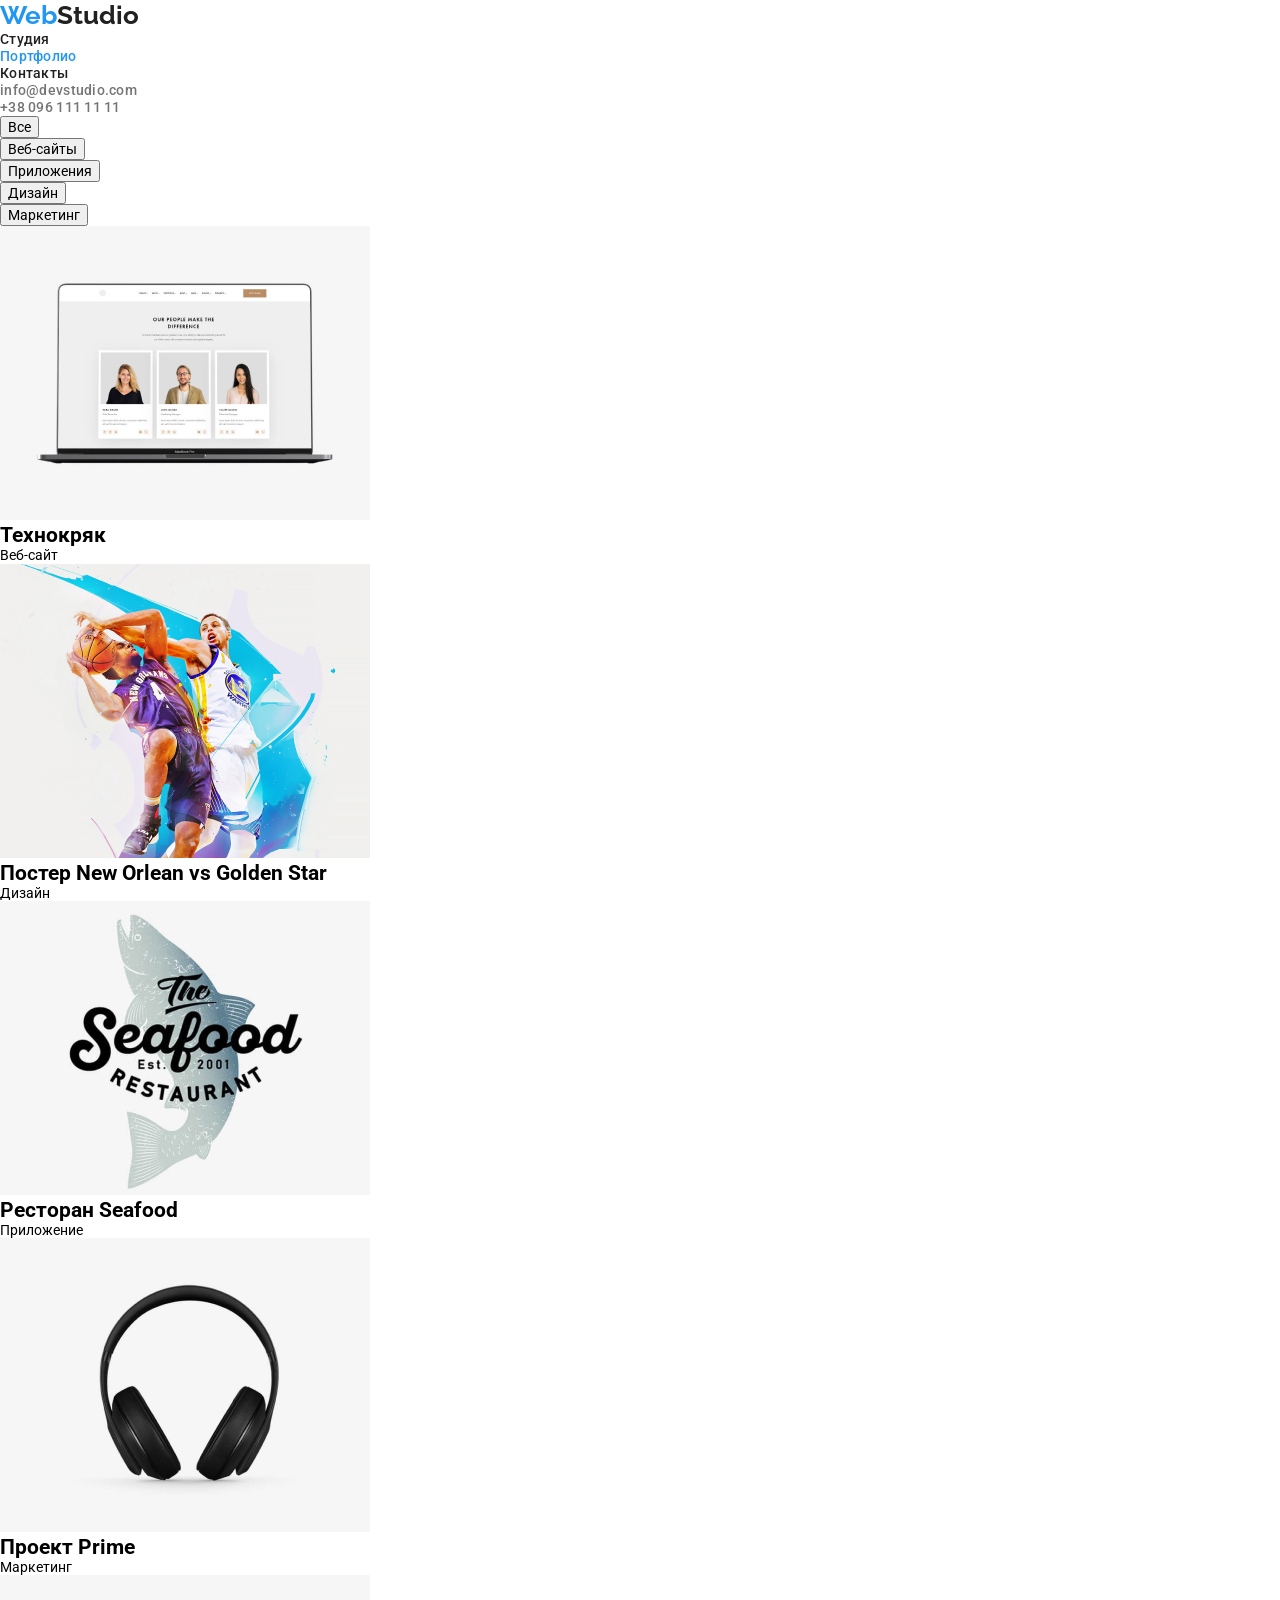
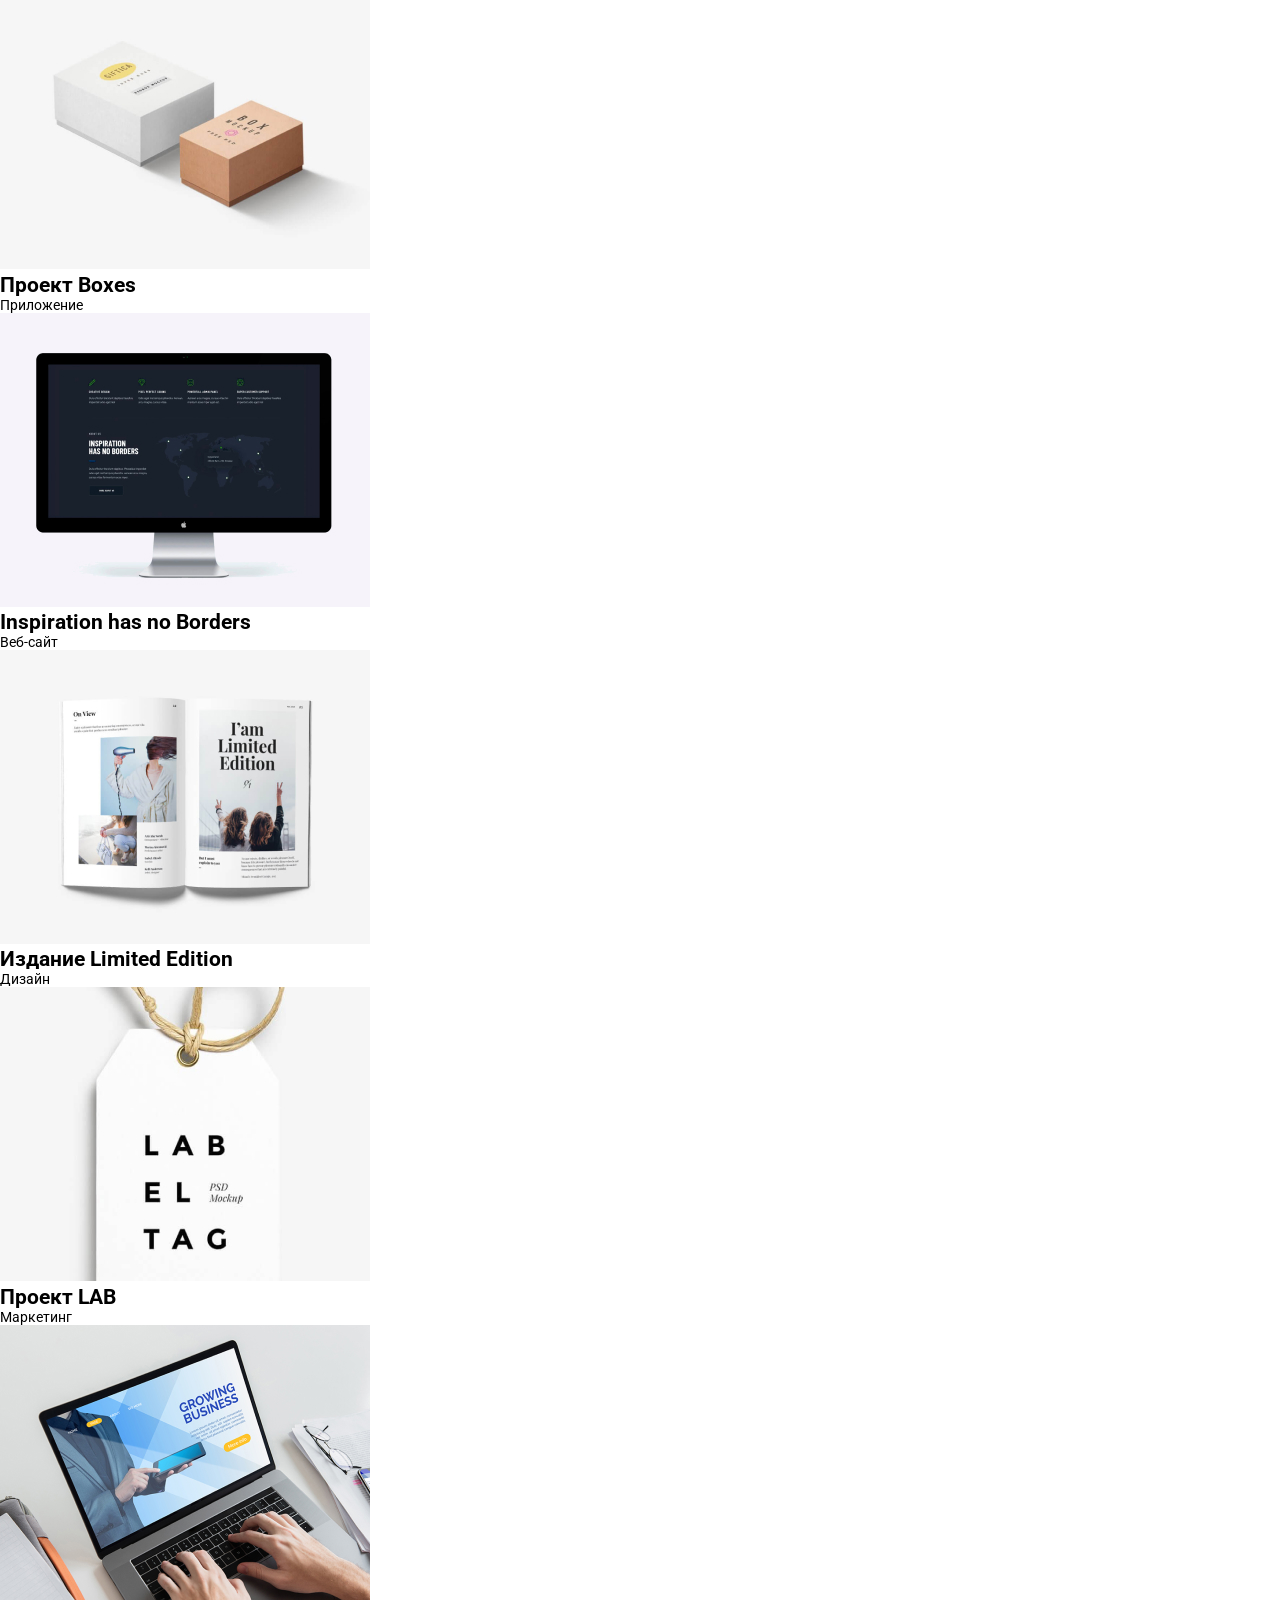
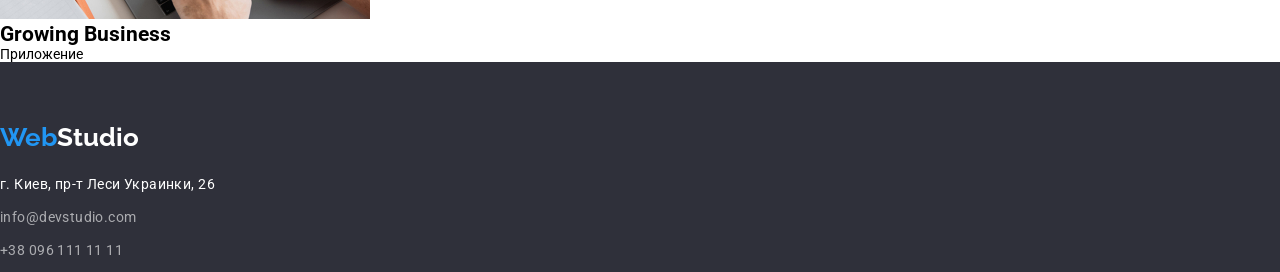
==== portfolio.html @ c67e9bf6 "Геометрія елементів" ====
<!DOCTYPE html>
<html lang="ru">
  <head>
    <meta charset="UTF-8" />
    <meta name="viewport" content="width=device-width, initial-scale=1.0" />
    <title>WebStudio</title>
    <link rel="preconnect" href="https://fonts.gstatic.com">
    <link href="https://fonts.googleapis.com/css2?family=Raleway:wght@700&family=Roboto:wght@400;500;700;900&display=swap" rel="stylesheet">
    <link rel="stylesheet" href="https://cdnjs.cloudflare.com/ajax/libs/modern-normalize/1.0.0/modern-normalize.min.css" />
    <link rel="stylesheet" href="./css/style.css" />
    <link rel="stylesheet" href="./css/main.css" />
  </head>
  <body>
    <!--Шапка-->
    <header class="header">
      <nav>
        <a class="logo" href=""><span class="logo-link">Web</span>Studio</a>
        <ul class="site-nav">
          <li><a class="link" href="./index.html">Студия</a></li>
          <li><a class="link current" href="">Портфолио</a></li>
          <li><a class="link" href="">Контакты</a></li>
        </ul>
      </nav>
      <div>
        <ul>
          <li><a class="header-contacts" href="">info@devstudio.com</a></li>
          <li><a class="header-contacts" href="">+38 096 111 11 11</a></li>
        </ul>
      </div>
    </header>

    <main>
      <section class="proekts">
        <h1 class="visually-hidden">Наши проекты</h1>
        <ul>
          <li><button class="proekts-btn" type="button">Все</button></li>
          <li><button class="proekts-btn" type="button">Веб-сайты</button></li>
          <li><button class="proekts-btn" type="button">Приложения</button></li>
          <li><button class="proekts-btn" type="button">Дизайн</button></li>
          <li><button class="proekts-btn" type="button">Маркетинг</button></li>
        </ul>
        <ul>
          <li>
            <img src="./images/portfolio/tecno.jpg" alt="Техноряк" width="370" />
            <h2 class="proekts-heading">Технокряк</h2>
            <p class="proekts-text">Веб-сайт</p>
          </li>
          <li>
            <img src="./images/portfolio/poster.jpg" alt="Постер" width="370" />
            <h2 class="proekts-heading">Постер New Orlean vs Golden Star</h2>
            <p class="proekts-text">Дизайн</p>
          </li>
          <li>
            <img src="./images/portfolio/seafood.jpg" alt="Ресторан" width="370" />
            <h2 class="proekts-heading">Ресторан Seafood</h2>
            <p class="proekts-text">Приложение</p>
          </li>
          <li>
            <img src="./images/portfolio/prime.jpg" alt="Prime" width="370" />
            <h2 class="proekts-heading">Проект Prime</h2>
            <p class="proekts-text">Маркетинг</p>
          </li>
          <li>
            <img src="./images/portfolio/boxes.jpg" alt="Boxes" width="370" />
            <h2 class="proekts-heading">Проект Boxes</h2>
            <p class="proekts-text">Приложение</p>
          </li>
          <li>
            <img src="./images/portfolio/inspiration.jpg" alt="Inspiration" width="370" />
            <h2 class="proekts-heading">Inspiration has no Borders</h2>
            <p class="proekts-text">Веб-сайт</p>
          </li>
          <li>
            <img src="./images/portfolio/limited.jpg" alt="Издание" width="370" />
            <h2 class="proekts-heading">Издание Limited Edition</h2>
            <p class="proekts-text">Дизайн</p>
          </li>
          <li>
            <img src="./images/portfolio/lab.jpg" alt="lab" width="370" />
            <h2 class="proekts-heading">Проект LAB</h2>
            <p class="proekts-text">Маркетинг</p>
          </li>
          <li>
            <img src="./images/portfolio/business.jpg" alt="Growing Business" width="370" />
            <h2 class="proekts-heading">Growing Business</h2>
            <p class="proekts-text">Приложение</p>
          </li>
        </ul>
      </section>
    </main>
    <footer class="footer">
      <!--Адресс-->
      <address class="address">
        <a class="logo logo-footer" href=""><span class="logo-link">Web</span>Studio</a>
        <ul>
          <li><a class="address-link adr" href="">г. Киев, пр-т Леси Украинки, 26</a></li>
          <li><a class="address-link post" href="">info@devstudio.com</a></li>
          <li><a class="address-link post" href="">+38 096 111 11 11</a></li>
        </ul>
      </address>
    </footer>
  </body>
</html>
---- css/style.css ----
/* --- Основа для всех страниц --- */

:root {
  --text-blue: #2196F3;
  --text-hero-white: #ffffff;
  --text-white-footer: rgba(255, 255, 255, .6);
  --text-black: #212121;
  --text-grey: #757575;
  --background-hero: #2F303A;
  --background-btn: #F5F4FA;
}

.visually-hidden {
  position: absolute;
  width: 1px;
  height: 1px;
  margin: -1px;
  border: 0;
  padding: 0;

  white-space: nowrap;
  clip-path: inset(100%);
  clip: rect(0 0 0 0);
  overflow: hidden;
}

body {
  font-family: 'Roboto', sans-serif;
  font-size: 14px;
}

a {
  text-decoration: none;
  color: var(--text-black);
  outline: none; 
}

ul {
  list-style: none;
  /* margin: 0; */
  
}

.container {
  width: 1200px;
  padding-left: 15px;
  padding-right: 15px;
  margin-left: auto;
  margin-right: auto;
  outline: 1px solid tomato;
}

h1, h2, h3, ul, p {
  margin: 0;
  padding: 0;
}
---- css/main.css ----
/* --- ГЛАВНАЯ СТРАНИЦА --- */

/* --- Шапка--- */

.header-page {

}

.logo {
  font-style: normal;
  font-family: 'Raleway', sans-serif;
  font-weight: 700;
  font-size: 26px;
  line-height: 1.19;
  
}

.logo-link{
  color: var(--text-blue);
}

.link {
  font-weight: 500;
  line-height: 1.14;
  letter-spacing: 0.02em;
}

.link:hover,
.link:focus {
  color: var(--text-blue);
}

.site-nav .link.current {
  color: var(--text-blue);
}

.header-contacts {
  font-weight: 500;
  line-height: 1.14;
  letter-spacing: 0.02em;
  color: var(--text-grey);
}

.header-contacts:hover,
.header-contacts:focus {
  color: var(--text-blue);
}

/* --- Баннер --- */

.hero {
  background-color: var(--background-hero);
  text-align: center;
  
}

.hero-text {
  margin-bottom: 30px;
  color: var(--text-hero-white);
  font-weight: 900;
  font-size: 44px;
  line-height: 1.36;
  letter-spacing: 0.06em;
  text-transform: uppercase;
}

.hero-btn {
  display: inline-block;
  min-width: 200px;
  padding: 10px 32px;
  border-radius: 4px;
  color: var(--text-hero-white);
  background-color: var(--text-blue);
  font-weight: 700;
  font-size: 16px;
  text-align: center;
  line-height: 1.87;
  letter-spacing: 0.06em;
}

/* --- Особенности --- */

.features {
  padding-top: 89px;
  margin-bottom: 91px;

}

.features-heading {
  max-width: 270px;
  padding-bottom: 10px;
  font-weight: 700;
  font-size: 14px;
  line-height: 1.14;
  letter-spacing: 0.03em;
  text-transform: uppercase;
}

.features-text {
  max-width: 270px;
  font-weight: 400;
  line-height: 1.71;
  letter-spacing: 0.03em;
  color: var(--text-grey);
}

/* --- Чем мы занимаемся --- */

.work {
  padding-bottom: 94px;
}

.heading-main {
  padding-bottom: 50px;
  font-weight: 700;
  font-size: 36px;
  line-height: 1.17;
  text-align: center;
  letter-spacing: 0.03em;
  color: var(--text-black);
}

/* --- Наша команда --- */

.family {
  padding-top: 94px;
  padding-bottom: 94px;
}


.family-image {
  max-width: 270px;
  display: inline-block;
  padding-bottom: 30px;
}

.family-name {
  max-width: 270px;
  padding-bottom: 10px;
  font-weight: 500;
  font-size: 16px;
  line-height: 1.19;
  text-align: center;
  letter-spacing: 0.03em;
  color: var(--text-black);
}

.family-proffesion {
  max-width: 270px;
  padding-bottom: 30px;
  font-weight: 400;
  font-size: 16px;
  line-height: 1.19;
  text-align: center;
  letter-spacing: 0.03em;
  color: var(--text-grey);
}

/* --- Футер --- */

/* --- Адресс --- */

.footer {
  background-color: var(--background-hero);
  padding-top: 60px;
}

.logo-footer {
  display: inline-block;
  color: var(--text-hero-white);
  padding-bottom: 20px;
}

.address-link {
  padding-bottom: 9px;
  display: inline-block;
  font-style: normal;
  font-weight: normal;
  font-size: 14px;
  line-height: 1.71;
  letter-spacing: 0.03em;
  color: var(--text-hero-white);
  
}

.post {
  color: var(--text-white-footer);
}

.address-link:hover,
.address-link:focus {
  color: var(--text-blue);
}
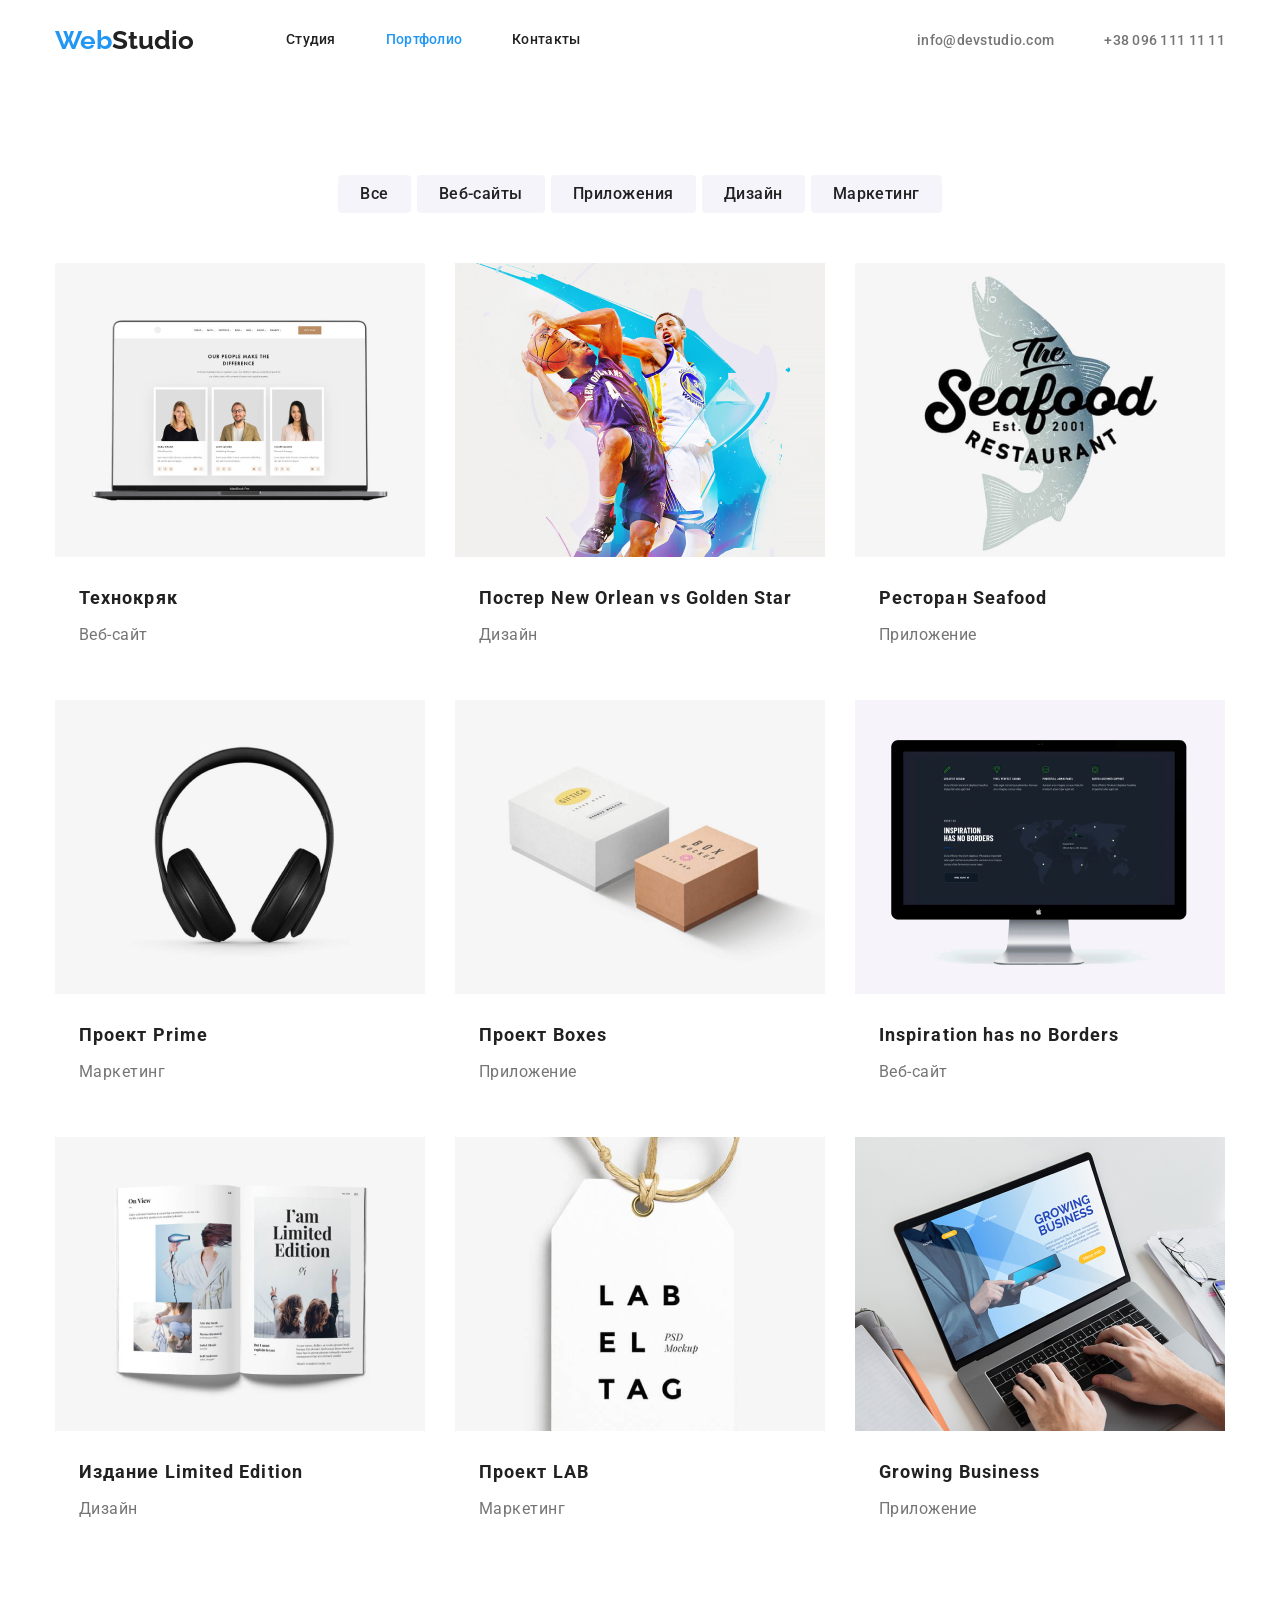
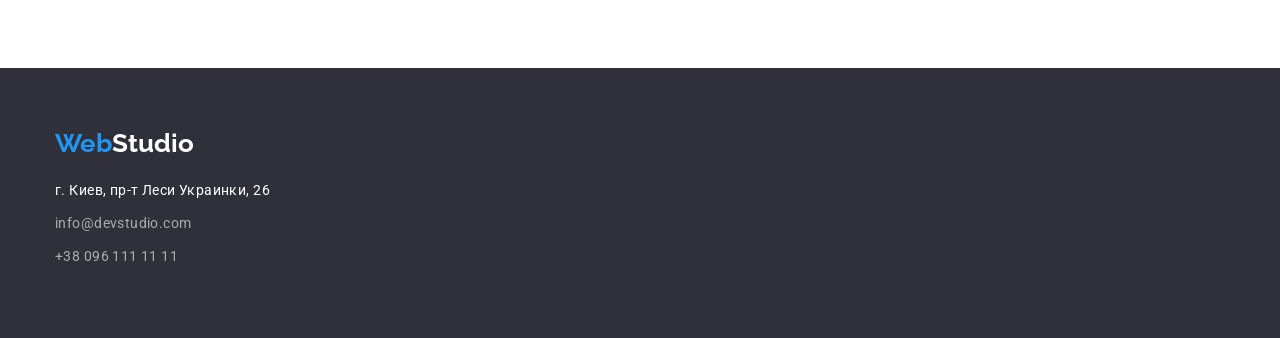
==== commit d9cdb750: "Доробив портфоліо і секції prroekts, family" ====
--- a/portfolio.html
+++ b/portfolio.html
@@ -9,95 +9,100 @@
     <link rel="stylesheet" href="https://cdnjs.cloudflare.com/ajax/libs/modern-normalize/1.0.0/modern-normalize.min.css" />
     <link rel="stylesheet" href="./css/style.css" />
     <link rel="stylesheet" href="./css/main.css" />
+    <link rel="stylesheet" href="./css/portfolio.css" />
   </head>
   <body>
     <!--Шапка-->
-    <header class="header">
-      <nav>
+    <header class="header-page">
+      <div class="container header-content">
+        <nav class="header-nav">
         <a class="logo" href=""><span class="logo-link">Web</span>Studio</a>
-        <ul class="site-nav">
-          <li><a class="link" href="./index.html">Студия</a></li>
-          <li><a class="link current" href="">Портфолио</a></li>
-          <li><a class="link" href="">Контакты</a></li>
+        <ul class="list-nav">
+          <li class="item-nav"><a class="link" href="./index.html">Студия</a></li>
+          <li class="item-nav"><a class="link current" href="">Портфолио</a></li>
+          <li class="item-nav"><a class="link" href="">Контакты</a></li>
         </ul>
       </nav>
-      <div>
-        <ul>
-          <li><a class="header-contacts" href="">info@devstudio.com</a></li>
-          <li><a class="header-contacts" href="">+38 096 111 11 11</a></li>
+        <ul class="header-ul">
+          <li class="header-cont"><a class="header-contacts" href="">info@devstudio.com</a></li>
+          <li class="header-cont"><a class="header-contacts" href="">+38 096 111 11 11</a></li>
         </ul>
       </div>
     </header>
 
     <main>
       <section class="proekts">
-        <h1 class="visually-hidden">Наши проекты</h1>
-        <ul>
-          <li><button class="proekts-btn" type="button">Все</button></li>
-          <li><button class="proekts-btn" type="button">Веб-сайты</button></li>
-          <li><button class="proekts-btn" type="button">Приложения</button></li>
-          <li><button class="proekts-btn" type="button">Дизайн</button></li>
-          <li><button class="proekts-btn" type="button">Маркетинг</button></li>
+        <div class="container">
+          <h1 class="visually-hidden">Наши проекты</h1>
+        <ul class="list-btn">
+          <li class="item-btn"><button class="proekts-btn" type="button">Все</button></li>
+          <li class="item-btn"><button class="proekts-btn" type="button">Веб-сайты</button></li>
+          <li class="item-btn"><button class="proekts-btn" type="button">Приложения</button></li>
+          <li class="item-btn"><button class="proekts-btn" type="button">Дизайн</button></li>
+          <li class="item-btn"><button class="proekts-btn" type="button">Маркетинг</button></li>
         </ul>
-        <ul>
-          <li>
+        <ul class="proects-list">
+          <li class="proekts-item">
             <img src="./images/portfolio/tecno.jpg" alt="Техноряк" width="370" />
             <h2 class="proekts-heading">Технокряк</h2>
             <p class="proekts-text">Веб-сайт</p>
           </li>
-          <li>
+          <li class="proekts-item">
             <img src="./images/portfolio/poster.jpg" alt="Постер" width="370" />
             <h2 class="proekts-heading">Постер New Orlean vs Golden Star</h2>
             <p class="proekts-text">Дизайн</p>
           </li>
-          <li>
+          <li class="proekts-item">
             <img src="./images/portfolio/seafood.jpg" alt="Ресторан" width="370" />
             <h2 class="proekts-heading">Ресторан Seafood</h2>
             <p class="proekts-text">Приложение</p>
           </li>
-          <li>
+          <li class="proekts-item">
             <img src="./images/portfolio/prime.jpg" alt="Prime" width="370" />
             <h2 class="proekts-heading">Проект Prime</h2>
             <p class="proekts-text">Маркетинг</p>
           </li>
-          <li>
+          <li class="proekts-item">
             <img src="./images/portfolio/boxes.jpg" alt="Boxes" width="370" />
             <h2 class="proekts-heading">Проект Boxes</h2>
             <p class="proekts-text">Приложение</p>
           </li>
-          <li>
+          <li class="proekts-item">
             <img src="./images/portfolio/inspiration.jpg" alt="Inspiration" width="370" />
             <h2 class="proekts-heading">Inspiration has no Borders</h2>
             <p class="proekts-text">Веб-сайт</p>
           </li>
-          <li>
+          <li class="proekts-item">
             <img src="./images/portfolio/limited.jpg" alt="Издание" width="370" />
             <h2 class="proekts-heading">Издание Limited Edition</h2>
             <p class="proekts-text">Дизайн</p>
           </li>
-          <li>
+          <li class="proekts-item">
             <img src="./images/portfolio/lab.jpg" alt="lab" width="370" />
             <h2 class="proekts-heading">Проект LAB</h2>
             <p class="proekts-text">Маркетинг</p>
           </li>
-          <li>
+          <li class="proekts-item">
             <img src="./images/portfolio/business.jpg" alt="Growing Business" width="370" />
             <h2 class="proekts-heading">Growing Business</h2>
             <p class="proekts-text">Приложение</p>
           </li>
         </ul>
+        </div>
       </section>
     </main>
-    <footer class="footer">
+   <footer class="footer">
       <!--Адресс-->
-      <address class="address">
-        <a class="logo logo-footer" href=""><span class="logo-link">Web</span>Studio</a>
-        <ul>
-          <li><a class="address-link adr" href="">г. Киев, пр-т Леси Украинки, 26</a></li>
-          <li><a class="address-link post" href="">info@devstudio.com</a></li>
-          <li><a class="address-link post" href="">+38 096 111 11 11</a></li>
-        </ul>
-      </address>
+      <div class="container">
+        <address class="address">
+          <a class="logo logo-footer" href=""><span class="logo-link">Web</span>Studio</a>
+          <ul>
+            <li><a class="address-link adr" href="">г. Киев, пр-т Леси Украинки, 26</a></li>
+            <li><a class="address-link post" href="">info@devstudio.com</a></li>
+            <li><a class="address-link post" href="">+38 096 111 11 11</a></li>
+          </ul>
+        </address>
+      </div>
     </footer>
   </body>
 </html>
--- a/css/style.css
+++ b/css/style.css
@@ -37,8 +37,6 @@
 
 ul {
   list-style: none;
-  /* margin: 0; */
-  
 }
 
 .container {
@@ -47,7 +45,7 @@
   padding-right: 15px;
   margin-left: auto;
   margin-right: auto;
-  outline: 1px solid tomato;
+  /* outline: 1px solid tomato; */
 }
 
 h1, h2, h3, ul, p {
--- a/css/main.css
+++ b/css/main.css
@@ -2,8 +2,14 @@
 
 /* --- Шапка--- */
 
-.header-page {
-
+.header-page,
+.header-content,
+.header-nav,
+.header-ul,
+.list-nav {
+  display: flex;
+  justify-content: space-between;
+  align-items: center;
 }
 
 .logo {
@@ -19,10 +25,19 @@
   color: var(--text-blue);
 }
 
-.link {
+.list-nav {
+  margin-left: 92px;
+} 
+
+.item-nav {
   font-weight: 500;
   line-height: 1.14;
   letter-spacing: 0.02em;
+  padding-right: 50px;
+}
+
+.item-nav:last-child {
+  padding-right: 0;
 }
 
 .link:hover,
@@ -30,8 +45,12 @@
   color: var(--text-blue);
 }
 
-.site-nav .link.current {
-  color: var(--text-blue);
+.list-nav .link.current {
+  color: var(--text-blue);
+}
+
+.header-ul{
+  margin: 32px 0;
 }
 
 .header-contacts {
@@ -41,6 +60,14 @@
   color: var(--text-grey);
 }
 
+.header-cont {
+  padding-right: 50px;
+}
+
+.header-cont:last-child {
+  padding-right: 0;
+} 
+
 .header-contacts:hover,
 .header-contacts:focus {
   color: var(--text-blue);
@@ -78,12 +105,30 @@
   letter-spacing: 0.06em;
 }
 
+.hero .container {
+  max-width: 696px;
+}
+
 /* --- Особенности --- */
 
 .features {
+  display: flex;
   padding-top: 89px;
-  margin-bottom: 91px;
-
+  padding-bottom: 91px;
+
+}
+
+.features-list {
+  display: flex;
+  justify-content: space-between;
+}
+
+.features-item {
+  padding-right: 30px;
+}
+
+.features-item:last-child {
+  padding-right: 0px;
 }
 
 .features-heading {
@@ -108,6 +153,7 @@
 
 .work {
   padding-bottom: 94px;
+  
 }
 
 .heading-main {
@@ -120,7 +166,34 @@
   color: var(--text-black);
 }
 
+.work-list {
+  display: flex;
+  justify-content: space-between;
+}
+
+.work-item {
+  padding-right: 30px;
+}
+
+.work-list:last-child {
+  padding-right: 0;
+}
+
 /* --- Наша команда --- */
+
+.family,
+.family-list {
+  display: flex;
+}
+
+.family-item {
+  display: inline-block;
+  padding-right: 30px;
+}
+
+.family-item:last-child {
+  padding-right: 0;
+}
 
 .family {
   padding-top: 94px;
@@ -162,7 +235,7 @@
 
 .footer {
   background-color: var(--background-hero);
-  padding-top: 60px;
+  padding: 60px 0;
 }
 
 .logo-footer {
--- a/css/portfolio.css
+++ b/css/portfolio.css
@@ -0,0 +1,71 @@
+/* --- Наши проекты */
+
+.proekts {
+  padding: 94px 0;
+}
+
+.list-btn {
+  display: flex;
+  justify-content: center;
+  padding-bottom: 50px;
+}
+
+.item-btn {
+  padding-right: 6px;
+}
+
+.item-btn:last-child {
+  padding-right: 0;
+}
+
+.proekts-btn {
+  padding: 6px 22px;
+  border: none;
+  border-radius: 4px;
+  font-weight: 500;
+  font-size: 16px;
+  line-height: 1.62;
+  text-align: center;
+  letter-spacing: 0.03em;
+  color: var(--text-black);
+  background: var(--background-btn);
+}
+
+.proekts-btn:hover,
+.proekts-btn:focus {
+  color: var(--text-hero-white);
+  background: var(--text-blue);
+}
+
+.proects-list {
+  display: flex;
+  flex-wrap: wrap;
+}
+
+.proekts-item {
+  padding-right: 30px;
+  padding-bottom: 30px;
+}
+
+.proekts-item:nth-child(3n+3) {
+  padding-right: 0;
+}
+
+.proekts-heading {
+  padding: 20px 24px 4px 24px;
+  font-weight: 700;
+  font-size: 18px;
+  line-height: 2;
+  letter-spacing: 0.06em;
+  color: var(--text-black);
+}
+
+.proekts-text {
+  padding: 0 24px 20px 24px;
+  padding-left: 24px;
+  font-weight: normal;
+  font-size: 16px;
+  line-height: 1.87;
+  letter-spacing: 0.03em;
+  color: var(--text-grey);
+}
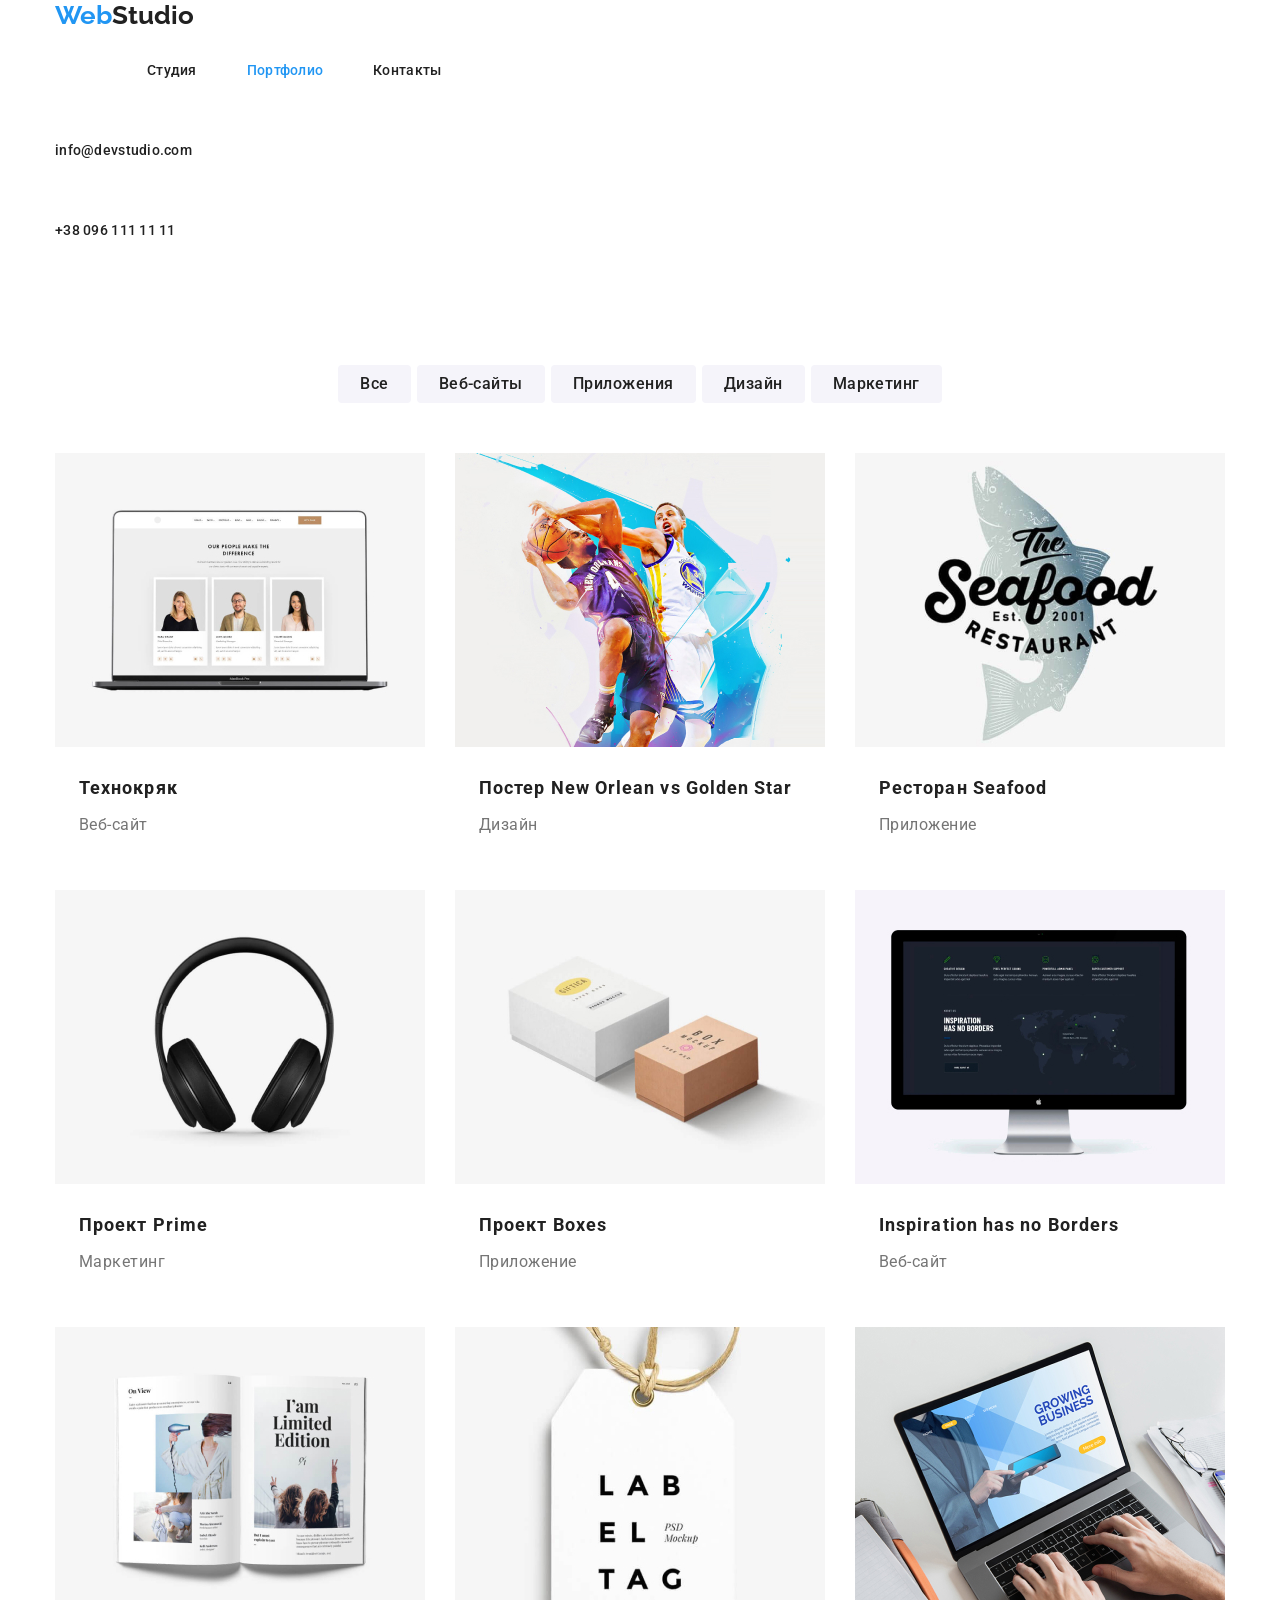
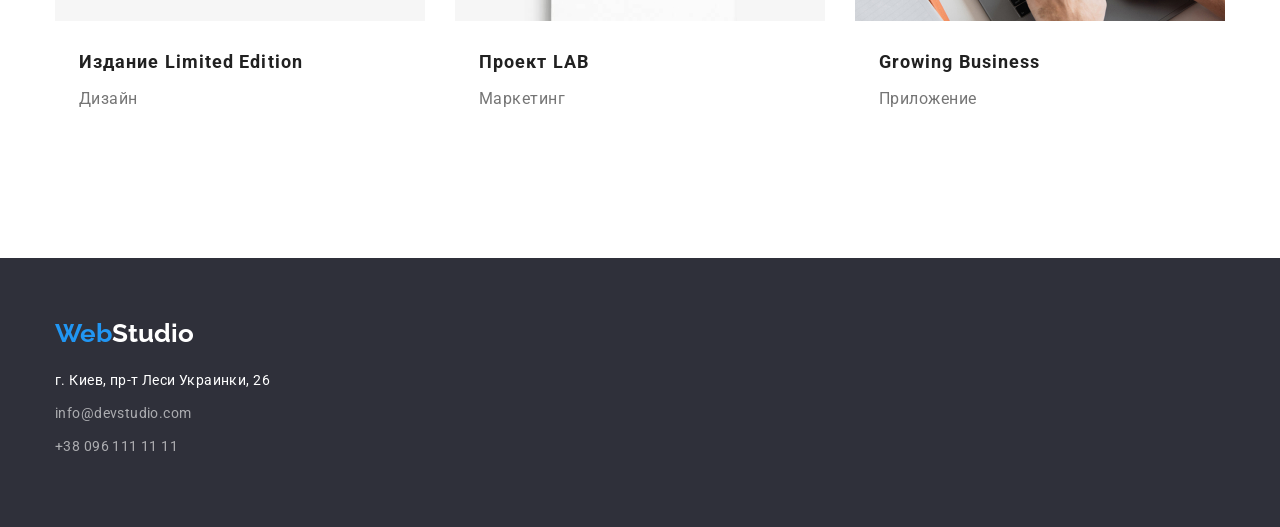
==== commit 29f4a97b: "в роботі хедер переробляння" ====
--- a/portfolio.html
+++ b/portfolio.html
@@ -4,9 +4,15 @@
     <meta charset="UTF-8" />
     <meta name="viewport" content="width=device-width, initial-scale=1.0" />
     <title>WebStudio</title>
-    <link rel="preconnect" href="https://fonts.gstatic.com">
-    <link href="https://fonts.googleapis.com/css2?family=Raleway:wght@700&family=Roboto:wght@400;500;700;900&display=swap" rel="stylesheet">
-    <link rel="stylesheet" href="https://cdnjs.cloudflare.com/ajax/libs/modern-normalize/1.0.0/modern-normalize.min.css" />
+    <link rel="preconnect" href="https://fonts.gstatic.com" />
+    <link
+      href="https://fonts.googleapis.com/css2?family=Raleway:wght@700&family=Roboto:wght@400;500;700;900&display=swap"
+      rel="stylesheet"
+    />
+    <link
+      rel="stylesheet"
+      href="https://cdnjs.cloudflare.com/ajax/libs/modern-normalize/1.0.0/modern-normalize.min.css"
+    />
     <link rel="stylesheet" href="./css/style.css" />
     <link rel="stylesheet" href="./css/main.css" />
     <link rel="stylesheet" href="./css/portfolio.css" />
@@ -16,16 +22,24 @@
     <header class="header-page">
       <div class="container header-content">
         <nav class="header-nav">
-        <a class="logo" href=""><span class="logo-link">Web</span>Studio</a>
-        <ul class="list-nav">
-          <li class="item-nav"><a class="link" href="./index.html">Студия</a></li>
-          <li class="item-nav"><a class="link current" href="">Портфолио</a></li>
-          <li class="item-nav"><a class="link" href="">Контакты</a></li>
-        </ul>
-      </nav>
+          <a class="logo" href=""><span class="logo-link">Web</span>Studio</a>
+          <ul class="list-nav">
+            <li class="item-nav">
+              <a class="link" href="./index.html">Студия</a>
+            </li>
+            <li class="item-nav">
+              <a class="link current" href="">Портфолио</a>
+            </li>
+            <li class="item-nav"><a class="link" href="">Контакты</a></li>
+          </ul>
+        </nav>
         <ul class="header-ul">
-          <li class="header-cont"><a class="header-contacts" href="">info@devstudio.com</a></li>
-          <li class="header-cont"><a class="header-contacts" href="">+38 096 111 11 11</a></li>
+          <li class="header-cont">
+            <a class="header-contacts" href="">info@devstudio.com</a>
+          </li>
+          <li class="header-cont">
+            <a class="header-contacts" href="">+38 096 111 11 11</a>
+          </li>
         </ul>
       </div>
     </header>
@@ -34,70 +48,110 @@
       <section class="proekts">
         <div class="container">
           <h1 class="visually-hidden">Наши проекты</h1>
-        <ul class="list-btn">
-          <li class="item-btn"><button class="proekts-btn" type="button">Все</button></li>
-          <li class="item-btn"><button class="proekts-btn" type="button">Веб-сайты</button></li>
-          <li class="item-btn"><button class="proekts-btn" type="button">Приложения</button></li>
-          <li class="item-btn"><button class="proekts-btn" type="button">Дизайн</button></li>
-          <li class="item-btn"><button class="proekts-btn" type="button">Маркетинг</button></li>
-        </ul>
-        <ul class="proects-list">
-          <li class="proekts-item">
-            <img src="./images/portfolio/tecno.jpg" alt="Техноряк" width="370" />
-            <h2 class="proekts-heading">Технокряк</h2>
-            <p class="proekts-text">Веб-сайт</p>
-          </li>
-          <li class="proekts-item">
-            <img src="./images/portfolio/poster.jpg" alt="Постер" width="370" />
-            <h2 class="proekts-heading">Постер New Orlean vs Golden Star</h2>
-            <p class="proekts-text">Дизайн</p>
-          </li>
-          <li class="proekts-item">
-            <img src="./images/portfolio/seafood.jpg" alt="Ресторан" width="370" />
-            <h2 class="proekts-heading">Ресторан Seafood</h2>
-            <p class="proekts-text">Приложение</p>
-          </li>
-          <li class="proekts-item">
-            <img src="./images/portfolio/prime.jpg" alt="Prime" width="370" />
-            <h2 class="proekts-heading">Проект Prime</h2>
-            <p class="proekts-text">Маркетинг</p>
-          </li>
-          <li class="proekts-item">
-            <img src="./images/portfolio/boxes.jpg" alt="Boxes" width="370" />
-            <h2 class="proekts-heading">Проект Boxes</h2>
-            <p class="proekts-text">Приложение</p>
-          </li>
-          <li class="proekts-item">
-            <img src="./images/portfolio/inspiration.jpg" alt="Inspiration" width="370" />
-            <h2 class="proekts-heading">Inspiration has no Borders</h2>
-            <p class="proekts-text">Веб-сайт</p>
-          </li>
-          <li class="proekts-item">
-            <img src="./images/portfolio/limited.jpg" alt="Издание" width="370" />
-            <h2 class="proekts-heading">Издание Limited Edition</h2>
-            <p class="proekts-text">Дизайн</p>
-          </li>
-          <li class="proekts-item">
-            <img src="./images/portfolio/lab.jpg" alt="lab" width="370" />
-            <h2 class="proekts-heading">Проект LAB</h2>
-            <p class="proekts-text">Маркетинг</p>
-          </li>
-          <li class="proekts-item">
-            <img src="./images/portfolio/business.jpg" alt="Growing Business" width="370" />
-            <h2 class="proekts-heading">Growing Business</h2>
-            <p class="proekts-text">Приложение</p>
-          </li>
-        </ul>
+          <ul class="list-btn">
+            <li class="item-btn">
+              <button class="proekts-btn" type="button">Все</button>
+            </li>
+            <li class="item-btn">
+              <button class="proekts-btn" type="button">Веб-сайты</button>
+            </li>
+            <li class="item-btn">
+              <button class="proekts-btn" type="button">Приложения</button>
+            </li>
+            <li class="item-btn">
+              <button class="proekts-btn" type="button">Дизайн</button>
+            </li>
+            <li class="item-btn">
+              <button class="proekts-btn" type="button">Маркетинг</button>
+            </li>
+          </ul>
+          <ul class="proects-list">
+            <li class="proekts-item">
+              <img
+                src="./images/portfolio/tecno.jpg"
+                alt="Техноряк"
+                width="370"
+              />
+              <h2 class="proekts-heading">Технокряк</h2>
+              <p class="proekts-text">Веб-сайт</p>
+            </li>
+            <li class="proekts-item">
+              <img
+                src="./images/portfolio/poster.jpg"
+                alt="Постер"
+                width="370"
+              />
+              <h2 class="proekts-heading">Постер New Orlean vs Golden Star</h2>
+              <p class="proekts-text">Дизайн</p>
+            </li>
+            <li class="proekts-item">
+              <img
+                src="./images/portfolio/seafood.jpg"
+                alt="Ресторан"
+                width="370"
+              />
+              <h2 class="proekts-heading">Ресторан Seafood</h2>
+              <p class="proekts-text">Приложение</p>
+            </li>
+            <li class="proekts-item">
+              <img src="./images/portfolio/prime.jpg" alt="Prime" width="370" />
+              <h2 class="proekts-heading">Проект Prime</h2>
+              <p class="proekts-text">Маркетинг</p>
+            </li>
+            <li class="proekts-item">
+              <img src="./images/portfolio/boxes.jpg" alt="Boxes" width="370" />
+              <h2 class="proekts-heading">Проект Boxes</h2>
+              <p class="proekts-text">Приложение</p>
+            </li>
+            <li class="proekts-item">
+              <img
+                src="./images/portfolio/inspiration.jpg"
+                alt="Inspiration"
+                width="370"
+              />
+              <h2 class="proekts-heading">Inspiration has no Borders</h2>
+              <p class="proekts-text">Веб-сайт</p>
+            </li>
+            <li class="proekts-item">
+              <img
+                src="./images/portfolio/limited.jpg"
+                alt="Издание"
+                width="370"
+              />
+              <h2 class="proekts-heading">Издание Limited Edition</h2>
+              <p class="proekts-text">Дизайн</p>
+            </li>
+            <li class="proekts-item">
+              <img src="./images/portfolio/lab.jpg" alt="lab" width="370" />
+              <h2 class="proekts-heading">Проект LAB</h2>
+              <p class="proekts-text">Маркетинг</p>
+            </li>
+            <li class="proekts-item">
+              <img
+                src="./images/portfolio/business.jpg"
+                alt="Growing Business"
+                width="370"
+              />
+              <h2 class="proekts-heading">Growing Business</h2>
+              <p class="proekts-text">Приложение</p>
+            </li>
+          </ul>
         </div>
       </section>
     </main>
-   <footer class="footer">
+    <footer class="footer">
       <!--Адресс-->
       <div class="container">
         <address class="address">
-          <a class="logo logo-footer" href=""><span class="logo-link">Web</span>Studio</a>
+          <a class="logo logo-footer" href=""
+            ><span class="logo-link">Web</span>Studio</a
+          >
           <ul>
-            <li><a class="address-link adr" href="">г. Киев, пр-т Леси Украинки, 26</a></li>
+            <li>
+              <a class="address-link adr" href=""
+                >г. Киев, пр-т Леси Украинки, 26</a
+              >
+            </li>
             <li><a class="address-link post" href="">info@devstudio.com</a></li>
             <li><a class="address-link post" href="">+38 096 111 11 11</a></li>
           </ul>
--- a/css/style.css
+++ b/css/style.css
@@ -8,6 +8,7 @@
   --text-grey: #757575;
   --background-hero: #2F303A;
   --background-btn: #F5F4FA;
+  --border-proekts: #EEEEEE;
 }
 
 .visually-hidden {
--- a/css/main.css
+++ b/css/main.css
@@ -2,14 +2,14 @@
 
 /* --- Шапка--- */
 
-.header-page,
-.header-content,
-.header-nav,
-.header-ul,
-.list-nav {
-  display: flex;
-  justify-content: space-between;
+.header-container {
+  display: flex;
   align-items: center;
+}
+
+.header-catalogue {
+  display: flex;
+  margin-right: auto;
 }
 
 .logo {
@@ -26,18 +26,24 @@
 }
 
 .list-nav {
+  display: flex;
+  align-items: center;
   margin-left: 92px;
-} 
-
-.item-nav {
+}
+
+.item-nav:not(:last-child) {
+  margin-right: 50px;
+}
+
+.link {
+  display: block;
+  padding-top: 32px;
+  padding-bottom: 32px;
+
   font-weight: 500;
   line-height: 1.14;
   letter-spacing: 0.02em;
-  padding-right: 50px;
-}
-
-.item-nav:last-child {
-  padding-right: 0;
+  
 }
 
 .link:hover,
@@ -49,11 +55,15 @@
   color: var(--text-blue);
 }
 
-.header-ul{
-  margin: 32px 0;
-}
-
-.header-contacts {
+.header-list{
+  display: flex;
+}
+
+.header-cont {
+  display: block;
+  padding-top: 32px;
+  padding-bottom: 32px;
+
   font-weight: 500;
   line-height: 1.14;
   letter-spacing: 0.02em;
--- a/css/portfolio.css
+++ b/css/portfolio.css
@@ -45,6 +45,7 @@
 .proekts-item {
   padding-right: 30px;
   padding-bottom: 30px;
+  /* border: 1px solid var(--border-proekts); */
 }
 
 .proekts-item:nth-child(3n+3) {
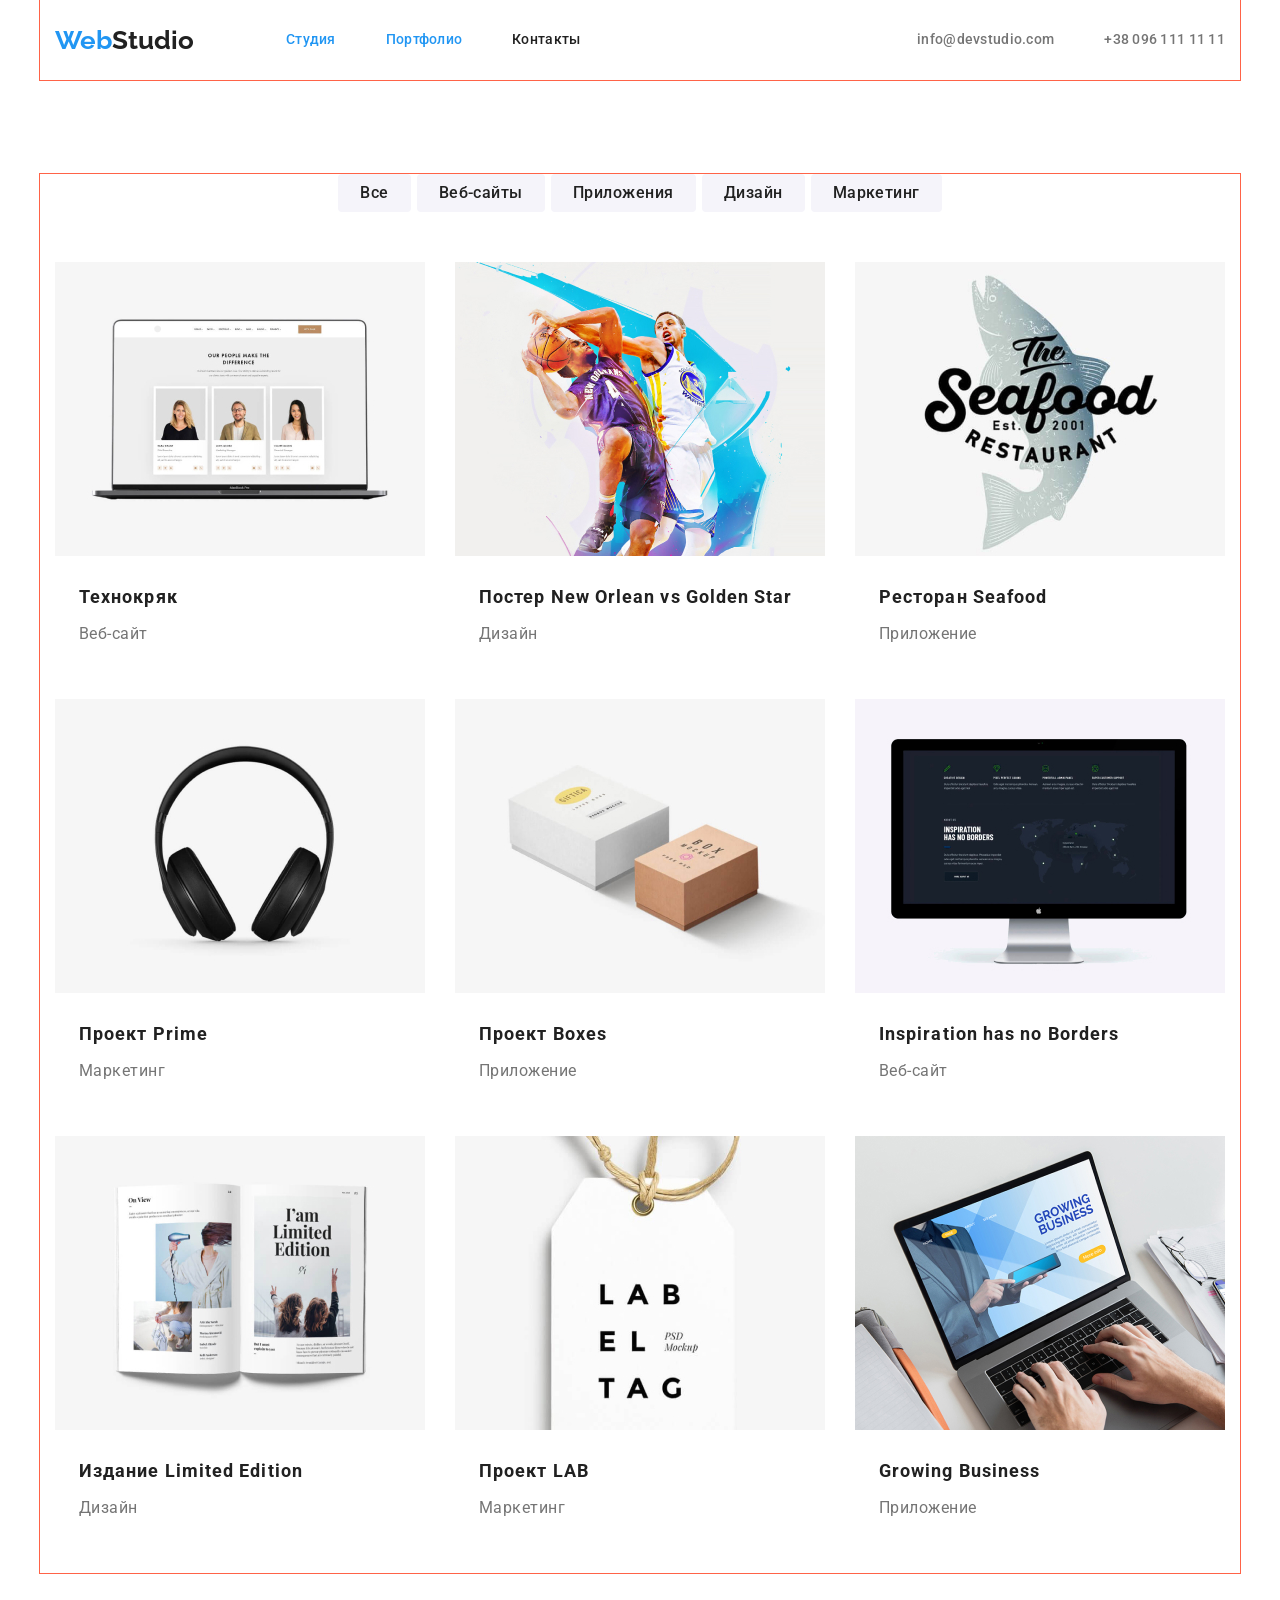
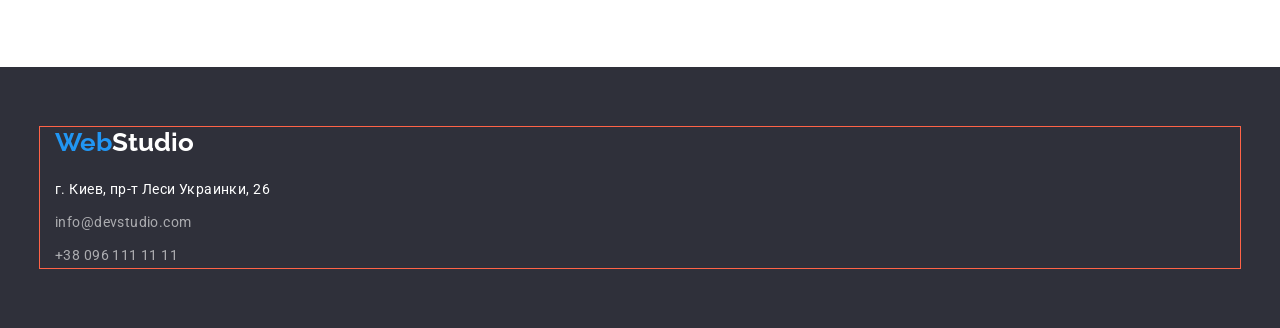
==== commit f31520ff: "переробляння шапи, футера та банера по флекс" ====
--- a/portfolio.html
+++ b/portfolio.html
@@ -20,25 +20,23 @@
   <body>
     <!--Шапка-->
     <header class="header-page">
-      <div class="container header-content">
-        <nav class="header-nav">
+      <div class="container header-container">
+        <nav class="header-nav content">
           <a class="logo" href=""><span class="logo-link">Web</span>Studio</a>
           <ul class="list-nav">
-            <li class="item-nav">
-              <a class="link" href="./index.html">Студия</a>
-            </li>
+            <li class="item-nav"><a class="link current" href="./index.html">Студия</a></li>
             <li class="item-nav">
               <a class="link current" href="">Портфолио</a>
             </li>
             <li class="item-nav"><a class="link" href="">Контакты</a></li>
           </ul>
         </nav>
-        <ul class="header-ul">
-          <li class="header-cont">
-            <a class="header-contacts" href="">info@devstudio.com</a>
+        <ul class="header-list content">
+          <li class="header-contacts">
+            <a class="link contacts" href="">info@devstudio.com</a>
           </li>
-          <li class="header-cont">
-            <a class="header-contacts" href="">+38 096 111 11 11</a>
+          <li class="header-contacts">
+            <a class="link contacts" href="">+38 096 111 11 11</a>
           </li>
         </ul>
       </div>
@@ -146,14 +144,18 @@
           <a class="logo logo-footer" href=""
             ><span class="logo-link">Web</span>Studio</a
           >
-          <ul>
-            <li>
+          <ul class="footer-list">
+            <li class="footer-items">
               <a class="address-link adr" href=""
                 >г. Киев, пр-т Леси Украинки, 26</a
               >
             </li>
-            <li><a class="address-link post" href="">info@devstudio.com</a></li>
-            <li><a class="address-link post" href="">+38 096 111 11 11</a></li>
+            <li class="footer-items">
+              <a class="address-link post" href="">info@devstudio.com</a>
+            </li>
+            <li class="footer-items">
+              <a class="address-link post" href="">+38 096 111 11 11</a>
+            </li>
           </ul>
         </address>
       </div>
--- a/css/style.css
+++ b/css/style.css
@@ -46,7 +46,7 @@
   padding-right: 15px;
   margin-left: auto;
   margin-right: auto;
-  /* outline: 1px solid tomato; */
+  outline: 1px solid tomato;
 }
 
 h1, h2, h3, ul, p {
--- a/css/main.css
+++ b/css/main.css
@@ -5,11 +5,12 @@
 .header-container {
   display: flex;
   align-items: center;
-}
-
-.header-catalogue {
-  display: flex;
-  margin-right: auto;
+  justify-content: space-between;
+}
+
+.content {
+  display: flex;
+  align-items: center;
 }
 
 .logo {
@@ -18,10 +19,9 @@
   font-weight: 700;
   font-size: 26px;
   line-height: 1.19;
-  
-}
-
-.logo-link{
+}
+
+.logo-link {
   color: var(--text-blue);
 }
 
@@ -31,7 +31,8 @@
   margin-left: 92px;
 }
 
-.item-nav:not(:last-child) {
+.item-nav:not(:last-child),
+.header-contacts:not(:last-child) {
   margin-right: 50px;
 }
 
@@ -43,7 +44,6 @@
   font-weight: 500;
   line-height: 1.14;
   letter-spacing: 0.02em;
-  
 }
 
 .link:hover,
@@ -55,32 +55,8 @@
   color: var(--text-blue);
 }
 
-.header-list{
-  display: flex;
-}
-
-.header-cont {
-  display: block;
-  padding-top: 32px;
-  padding-bottom: 32px;
-
-  font-weight: 500;
-  line-height: 1.14;
-  letter-spacing: 0.02em;
+.contacts {
   color: var(--text-grey);
-}
-
-.header-cont {
-  padding-right: 50px;
-}
-
-.header-cont:last-child {
-  padding-right: 0;
-} 
-
-.header-contacts:hover,
-.header-contacts:focus {
-  color: var(--text-blue);
 }
 
 /* --- Баннер --- */
@@ -88,7 +64,6 @@
 .hero {
   background-color: var(--background-hero);
   text-align: center;
-  
 }
 
 .hero-text {
@@ -125,7 +100,6 @@
   display: flex;
   padding-top: 89px;
   padding-bottom: 91px;
-
 }
 
 .features-list {
@@ -133,11 +107,12 @@
   justify-content: space-between;
 }
 
-.features-item {
+.features-items {
   padding-right: 30px;
-}
-
-.features-item:last-child {
+  background-color: tomato;
+}
+
+.features-items:last-child {
   padding-right: 0px;
 }
 
@@ -163,7 +138,6 @@
 
 .work {
   padding-bottom: 94px;
-  
 }
 
 .heading-main {
@@ -209,7 +183,6 @@
   padding-top: 94px;
   padding-bottom: 94px;
 }
-
 
 .family-image {
   max-width: 270px;
@@ -250,20 +223,25 @@
 
 .logo-footer {
   display: inline-block;
-  color: var(--text-hero-white);
-  padding-bottom: 20px;
+  margin-bottom: 20px;
+
+  color: var(--text-hero-white);
+  
+}
+
+.footer-items:not(:last-child) {
+  margin-bottom: 9px;
 }
 
 .address-link {
-  padding-bottom: 9px;
-  display: inline-block;
+  display: inline-block;
+  
   font-style: normal;
   font-weight: normal;
   font-size: 14px;
   line-height: 1.71;
   letter-spacing: 0.03em;
   color: var(--text-hero-white);
-  
 }
 
 .post {
@@ -273,4 +251,4 @@
 .address-link:hover,
 .address-link:focus {
   color: var(--text-blue);
-}+}
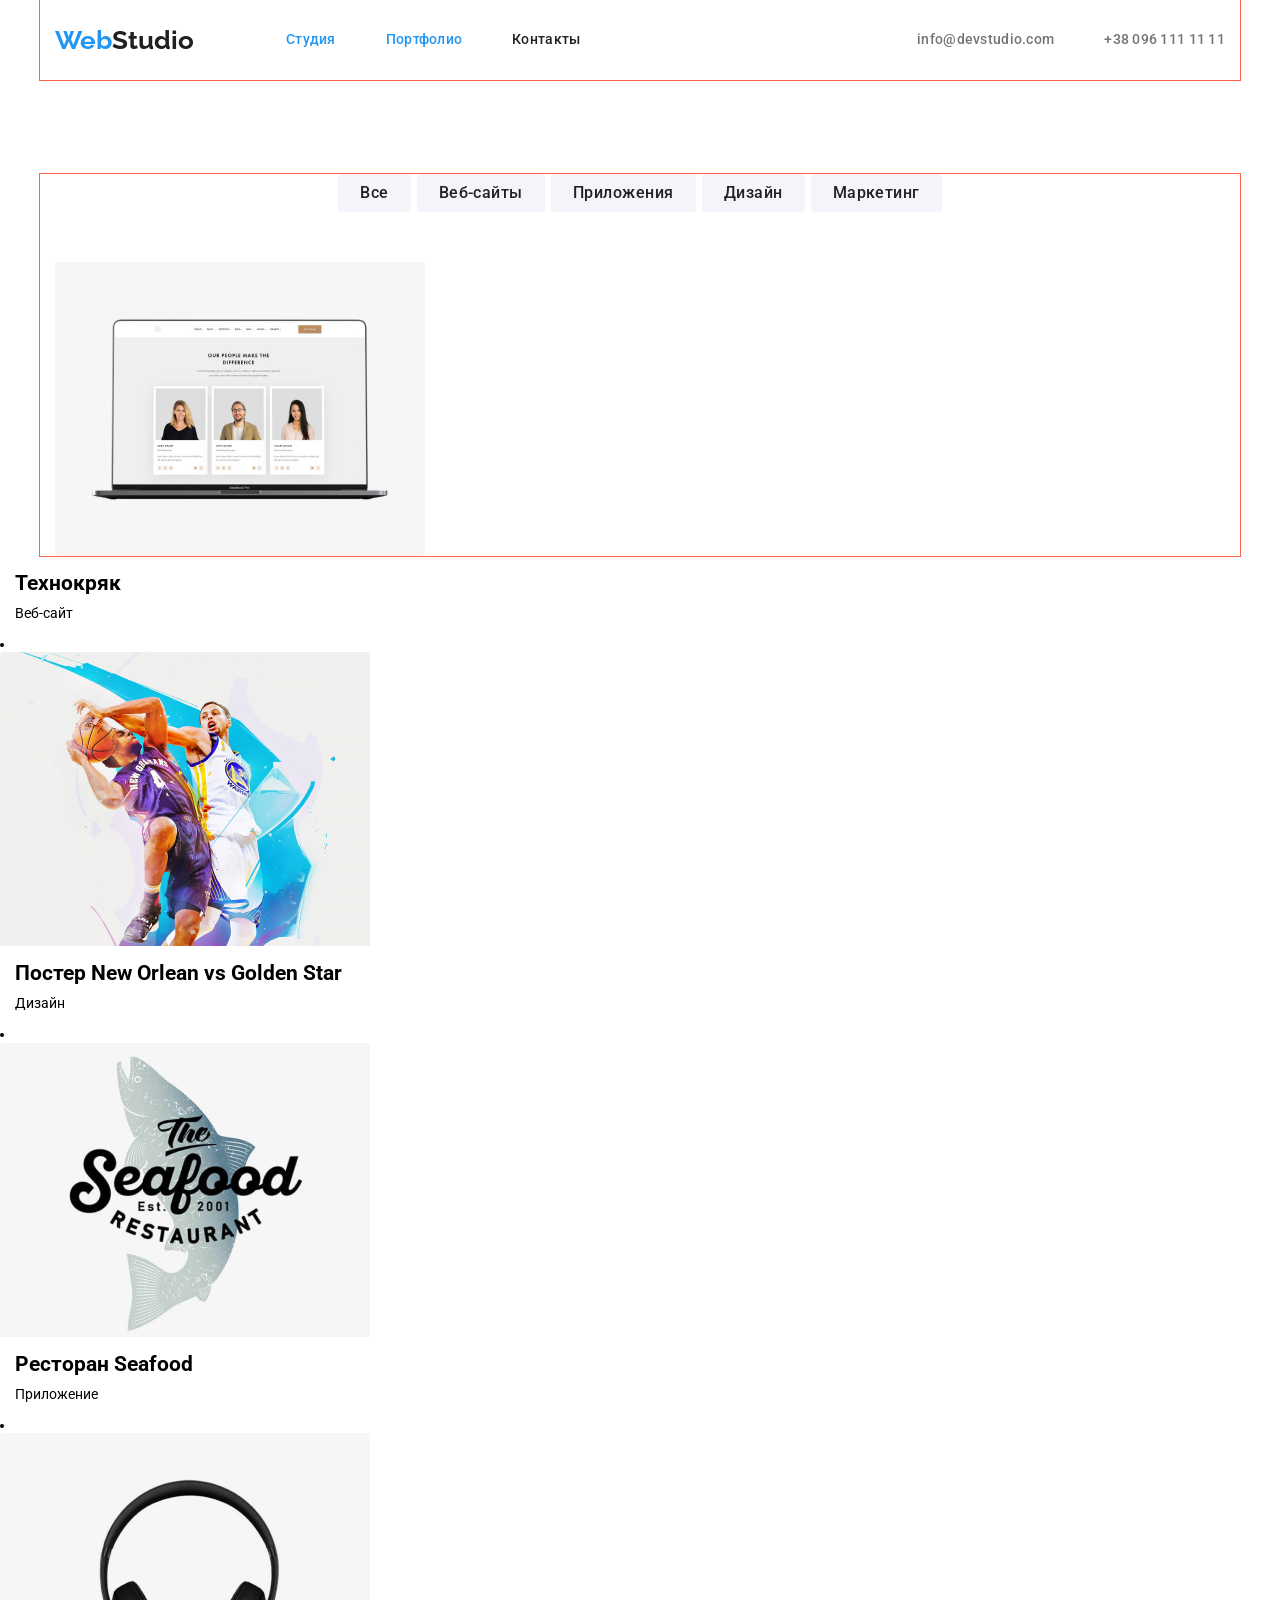
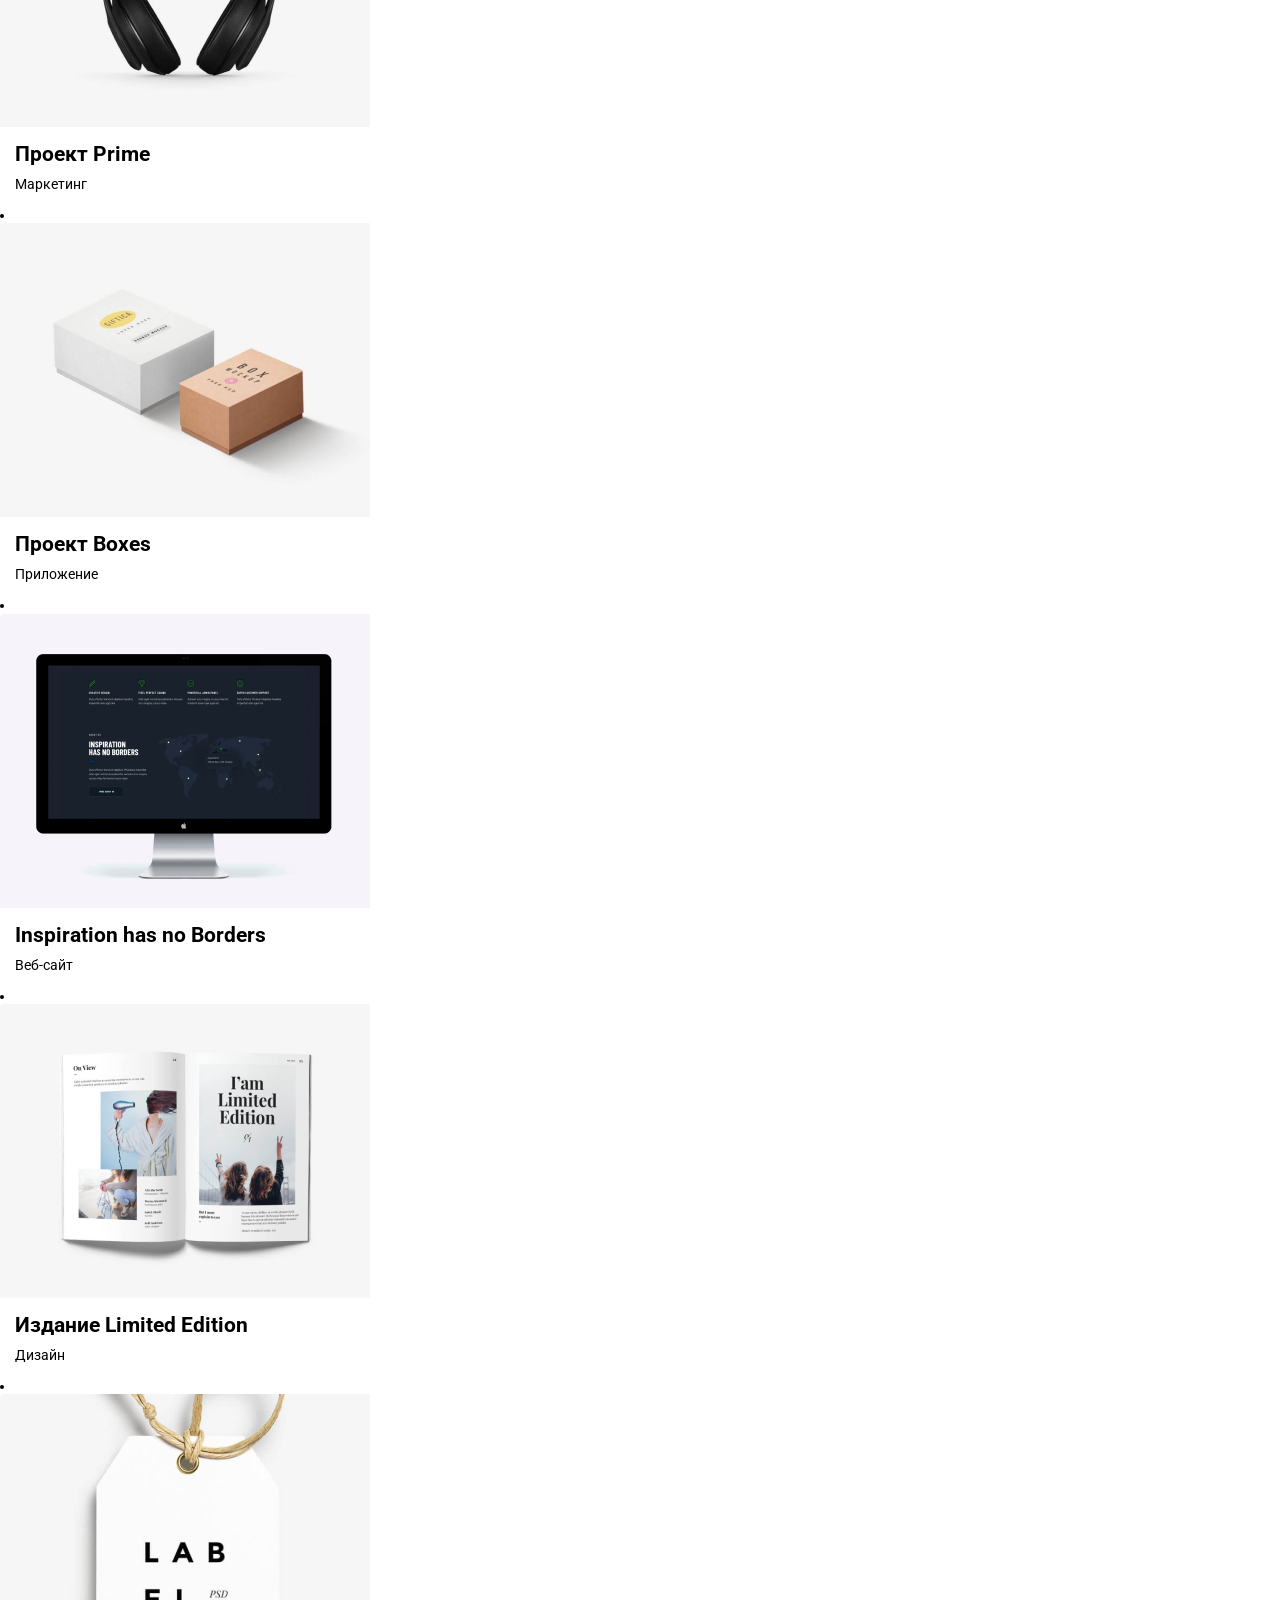
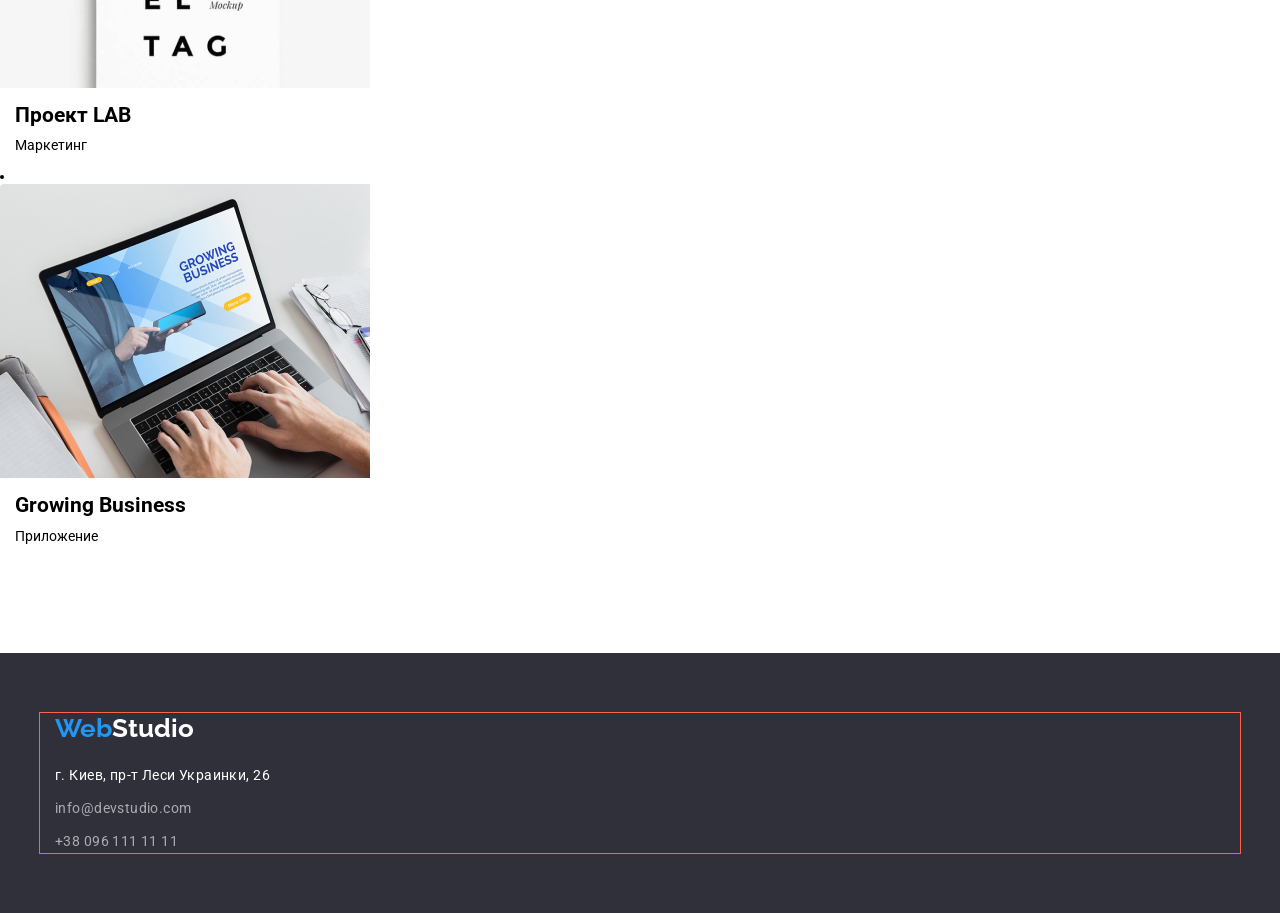
==== commit 175662df: "переробляння карток" ====
--- a/portfolio.html
+++ b/portfolio.html
@@ -24,7 +24,9 @@
         <nav class="header-nav content">
           <a class="logo" href=""><span class="logo-link">Web</span>Studio</a>
           <ul class="list-nav">
-            <li class="item-nav"><a class="link current" href="./index.html">Студия</a></li>
+            <li class="item-nav">
+              <a class="link current" href="./index.html">Студия</a>
+            </li>
             <li class="item-nav">
               <a class="link current" href="">Портфолио</a>
             </li>
@@ -63,75 +65,108 @@
               <button class="proekts-btn" type="button">Маркетинг</button>
             </li>
           </ul>
-          <ul class="proects-list">
-            <li class="proekts-item">
-              <img
-                src="./images/portfolio/tecno.jpg"
-                alt="Техноряк"
-                width="370"
-              />
-              <h2 class="proekts-heading">Технокряк</h2>
-              <p class="proekts-text">Веб-сайт</p>
+          <ul class="card-set">
+            <li class="item">
+              <article class="card">
+                <div class="card-thumb"></div>
+                  <img src="./images/portfolio/tecno.jpg" alt="Техноряк" />
+                </div>
+                <div class="card-content">
+                  <h2 class="card-heading">Технокряк</h2>
+                  <p class="card-text">Веб-сайт</p>
+                </div>
+              </article>
             </li>
-            <li class="proekts-item">
-              <img
-                src="./images/portfolio/poster.jpg"
-                alt="Постер"
-                width="370"
-              />
-              <h2 class="proekts-heading">Постер New Orlean vs Golden Star</h2>
-              <p class="proekts-text">Дизайн</p>
+            <li class="item">
+              <article class="card">
+                <div class="card-thumb"></div>
+                  <img src="./images/portfolio/poster.jpg" alt="Постер" />
+                </div>
+                <div class="card-content">
+                  <h2 class="card-heading">Постер New Orlean vs Golden Star</h2>
+                  <p class="card-text">Дизайн</p>
+                </div>
+              </article>
             </li>
-            <li class="proekts-item">
-              <img
-                src="./images/portfolio/seafood.jpg"
-                alt="Ресторан"
-                width="370"
-              />
-              <h2 class="proekts-heading">Ресторан Seafood</h2>
-              <p class="proekts-text">Приложение</p>
+            <li class="item">
+              <article class="card">
+                <div class="card-thumb"></div>
+                  <img src="./images/portfolio/seafood.jpg" alt="Ресторан" />
+                </div>
+                <div class="card-content">
+                  <h2 class="card-heading">Ресторан Seafood</h2>
+                  <p class="card-text">Приложение</p>
+                </div>
+              </article>
             </li>
-            <li class="proekts-item">
-              <img src="./images/portfolio/prime.jpg" alt="Prime" width="370" />
-              <h2 class="proekts-heading">Проект Prime</h2>
-              <p class="proekts-text">Маркетинг</p>
+            <li class="item">
+              <article class="card">
+                <div class="card-thumb"></div>
+                  <img src="./images/portfolio/prime.jpg" alt="Prime" />
+                </div>
+                <div class="card-content">
+                  <h2 class="card-heading">Проект Prime</h2>
+                  <p class="card-text">Маркетинг</p>
+                </div>
+              </article>
             </li>
-            <li class="proekts-item">
-              <img src="./images/portfolio/boxes.jpg" alt="Boxes" width="370" />
-              <h2 class="proekts-heading">Проект Boxes</h2>
-              <p class="proekts-text">Приложение</p>
+            <li class="item">
+              <article class="card">
+                <div class="card-thumb"></div>
+                  <img src="./images/portfolio/boxes.jpg" alt="Boxes" />
+                </div>
+                <div class="card-content">
+                  <h2 class="card-heading">Проект Boxes</h2>
+                  <p class="card-text">Приложение</p>
+                </div>
+              </article>
             </li>
-            <li class="proekts-item">
-              <img
-                src="./images/portfolio/inspiration.jpg"
-                alt="Inspiration"
-                width="370"
-              />
-              <h2 class="proekts-heading">Inspiration has no Borders</h2>
-              <p class="proekts-text">Веб-сайт</p>
+            <li class="item">
+              <article class="card">
+                <div class="card-thumb"></div>
+                  <img src="./images/portfolio/inspiration.jpg" alt="Inspiration" />
+                </div>
+                <div class="card-content">
+                  <h2 class="card-heading">Inspiration has no Borders</h2>
+                  <p class="card-text">Веб-сайт</p>
+                </div>
+              </article>
             </li>
-            <li class="proekts-item">
-              <img
-                src="./images/portfolio/limited.jpg"
-                alt="Издание"
-                width="370"
-              />
-              <h2 class="proekts-heading">Издание Limited Edition</h2>
-              <p class="proekts-text">Дизайн</p>
+            <li class="item">
+              <article class="card">
+                <div class="card-thumb"></div>
+                  <img src="./images/portfolio/limited.jpg" alt="Издание" />
+                </div>
+                <div class="card-content">
+                  <h2 class="card-heading">Издание Limited Edition</h2>
+                  <p class="card-text">Дизайн</p>
+                </div>
+              </article>
             </li>
-            <li class="proekts-item">
-              <img src="./images/portfolio/lab.jpg" alt="lab" width="370" />
-              <h2 class="proekts-heading">Проект LAB</h2>
-              <p class="proekts-text">Маркетинг</p>
+            <li class="item">
+              <article class="card">
+                <div class="card-thumb"></div>
+                  <img src="./images/portfolio/lab.jpg" alt="lab" />
+                </div>
+                <div class="card-content">
+                  <h2 class="card-heading">Проект LAB</h2>
+                  <p class="card-text">Маркетинг</p>
+                </div>
+              </article>
             </li>
-            <li class="proekts-item">
-              <img
+            <li class="item">
+              <article class="card">
+                <div class="card-thumb"></div>
+                  <img
                 src="./images/portfolio/business.jpg"
                 alt="Growing Business"
-                width="370"
               />
-              <h2 class="proekts-heading">Growing Business</h2>
-              <p class="proekts-text">Приложение</p>
+                </div>
+                <div class="card-content">
+                  <h2 class="card-heading">Growing Business</h2>
+                  <p class="card-text">Приложение</p>
+                </div>
+              </article>
             </li>
           </ul>
         </div>
--- a/css/style.css
+++ b/css/style.css
@@ -52,4 +52,105 @@
 h1, h2, h3, ul, p {
   margin: 0;
   padding: 0;
-}+}
+
+/* ОБЩИЕ СТИЛИ ДЛЯ ВСЕХ СТРАНИЦ ХЕДЕРА И ФУТЕРА */
+
+/* --- Шапка--- */
+
+.header-container {
+  display: flex;
+  align-items: center;
+  justify-content: space-between;
+}
+
+.content {
+  display: flex;
+  align-items: center;
+}
+
+.logo {
+  font-style: normal;
+  font-family: 'Raleway', sans-serif;
+  font-weight: 700;
+  font-size: 26px;
+  line-height: 1.19;
+}
+
+.logo-link {
+  color: var(--text-blue);
+}
+
+.list-nav {
+  display: flex;
+  align-items: center;
+  margin-left: 92px;
+}
+
+.item-nav:not(:last-child),
+.header-contacts:not(:last-child) {
+  margin-right: 50px;
+}
+
+.link {
+  display: block;
+  padding-top: 32px;
+  padding-bottom: 32px;
+
+  font-weight: 500;
+  line-height: 1.14;
+  letter-spacing: 0.02em;
+}
+
+.link:hover,
+.link:focus {
+  color: var(--text-blue);
+}
+
+.list-nav .link.current {
+  color: var(--text-blue);
+}
+
+.contacts {
+  color: var(--text-grey);
+}
+
+/* --- Футер --- */
+
+/* --- Адресс --- */
+
+.footer {
+  background-color: var(--background-hero);
+  padding: 60px 0;
+}
+
+.logo-footer {
+  display: inline-block;
+  margin-bottom: 20px;
+
+  color: var(--text-hero-white);
+}
+
+.footer-items:not(:last-child) {
+  margin-bottom: 9px;
+}
+
+.address-link {
+  display: inline-block;
+
+  font-style: normal;
+  font-weight: normal;
+  font-size: 14px;
+  line-height: 1.71;
+  letter-spacing: 0.03em;
+  color: var(--text-hero-white);
+}
+
+.post {
+  color: var(--text-white-footer);
+}
+
+.address-link:hover,
+.address-link:focus {
+  color: var(--text-blue);
+}
--- a/css/main.css
+++ b/css/main.css
@@ -1,63 +1,6 @@
+
 /* --- ГЛАВНАЯ СТРАНИЦА --- */
-
-/* --- Шапка--- */
-
-.header-container {
-  display: flex;
-  align-items: center;
-  justify-content: space-between;
-}
-
-.content {
-  display: flex;
-  align-items: center;
-}
-
-.logo {
-  font-style: normal;
-  font-family: 'Raleway', sans-serif;
-  font-weight: 700;
-  font-size: 26px;
-  line-height: 1.19;
-}
-
-.logo-link {
-  color: var(--text-blue);
-}
-
-.list-nav {
-  display: flex;
-  align-items: center;
-  margin-left: 92px;
-}
-
-.item-nav:not(:last-child),
-.header-contacts:not(:last-child) {
-  margin-right: 50px;
-}
-
-.link {
-  display: block;
-  padding-top: 32px;
-  padding-bottom: 32px;
-
-  font-weight: 500;
-  line-height: 1.14;
-  letter-spacing: 0.02em;
-}
-
-.link:hover,
-.link:focus {
-  color: var(--text-blue);
-}
-
-.list-nav .link.current {
-  color: var(--text-blue);
-}
-
-.contacts {
-  color: var(--text-grey);
-}
+/* ХЕДЕР И ФУТЕР В ОСНОВНОМ ФАЙЛЕ */
 
 /* --- Баннер --- */
 
@@ -104,21 +47,20 @@
 
 .features-list {
   display: flex;
-  justify-content: space-between;
 }
 
 .features-items {
-  padding-right: 30px;
-  background-color: tomato;
+  width: calc((100% - 90px) / 4);
+  margin-right: 30px;
 }
 
 .features-items:last-child {
-  padding-right: 0px;
+  margin-right: 0px;
 }
 
 .features-heading {
-  max-width: 270px;
-  padding-bottom: 10px;
+  margin-bottom: 10px;
+
   font-weight: 700;
   font-size: 14px;
   line-height: 1.14;
@@ -127,10 +69,10 @@
 }
 
 .features-text {
-  max-width: 270px;
   font-weight: 400;
   line-height: 1.71;
   letter-spacing: 0.03em;
+
   color: var(--text-grey);
 }
 
@@ -141,7 +83,8 @@
 }
 
 .heading-main {
-  padding-bottom: 50px;
+  margin-bottom: 50px;
+
   font-weight: 700;
   font-size: 36px;
   line-height: 1.17;
@@ -152,47 +95,52 @@
 
 .work-list {
   display: flex;
-  justify-content: space-between;
 }
 
 .work-item {
+  width: calc((100% - 60px) / 3);
   padding-right: 30px;
 }
 
-.work-list:last-child {
+.work-item:last-child {
   padding-right: 0;
+}
+
+.work-item img {
+  display: block;
 }
 
 /* --- Наша команда --- */
 
-.family,
+.family {
+  padding-top: 94px;
+  padding-bottom: 94px;
+}
+
 .family-list {
   display: flex;
 }
 
+.family-item img {
+  display: block;
+  max-width: 270px;
+  padding-bottom: 30px;
+}
+
 .family-item {
-  display: inline-block;
-  padding-right: 30px;
+  width: calc((100% - 30px) / 4);
+  margin-right: 30px;
+  padding-bottom: 30px;
+  border-radius: 0px 0px 4px 4px;
 }
 
 .family-item:last-child {
   padding-right: 0;
 }
 
-.family {
-  padding-top: 94px;
-  padding-bottom: 94px;
-}
+.family-name {
+  margin-bottom: 10px;
 
-.family-image {
-  max-width: 270px;
-  display: inline-block;
-  padding-bottom: 30px;
-}
-
-.family-name {
-  max-width: 270px;
-  padding-bottom: 10px;
   font-weight: 500;
   font-size: 16px;
   line-height: 1.19;
@@ -202,8 +150,6 @@
 }
 
 .family-proffesion {
-  max-width: 270px;
-  padding-bottom: 30px;
   font-weight: 400;
   font-size: 16px;
   line-height: 1.19;
@@ -212,43 +158,3 @@
   color: var(--text-grey);
 }
 
-/* --- Футер --- */
-
-/* --- Адресс --- */
-
-.footer {
-  background-color: var(--background-hero);
-  padding: 60px 0;
-}
-
-.logo-footer {
-  display: inline-block;
-  margin-bottom: 20px;
-
-  color: var(--text-hero-white);
-  
-}
-
-.footer-items:not(:last-child) {
-  margin-bottom: 9px;
-}
-
-.address-link {
-  display: inline-block;
-  
-  font-style: normal;
-  font-weight: normal;
-  font-size: 14px;
-  line-height: 1.71;
-  letter-spacing: 0.03em;
-  color: var(--text-hero-white);
-}
-
-.post {
-  color: var(--text-white-footer);
-}
-
-.address-link:hover,
-.address-link:focus {
-  color: var(--text-blue);
-}
--- a/css/portfolio.css
+++ b/css/portfolio.css
@@ -1,4 +1,10 @@
-/* --- Наши проекты */
+/* СТРАННИЦА ПОРТФОЛИО */
+
+/* ХЕДЕР И ФУТЕР В ОСНОВНОМ ФАЙЛЕ */
+
+/* --- НАШИ ПРОЕКТЫ */
+
+/* Кнопки */
 
 .proekts {
   padding: 94px 0;
@@ -6,27 +12,25 @@
 
 .list-btn {
   display: flex;
+  margin-bottom: 50px;
   justify-content: center;
-  padding-bottom: 50px;
 }
 
-.item-btn {
-  padding-right: 6px;
-}
-
-.item-btn:last-child {
-  padding-right: 0;
+.item-btn:not(:last-child) {
+  margin-right: 6px;
 }
 
 .proekts-btn {
   padding: 6px 22px;
   border: none;
   border-radius: 4px;
+
   font-weight: 500;
   font-size: 16px;
   line-height: 1.62;
   text-align: center;
   letter-spacing: 0.03em;
+
   color: var(--text-black);
   background: var(--background-btn);
 }
@@ -37,19 +41,43 @@
   background: var(--text-blue);
 }
 
-.proects-list {
+/* Список проектов */ 
+
+img {
+  display: block;
+  max-width: 100%;
+}
+
+.card-set {
+  padding: 0;
+  margin: 0;
+  list-style: none;
+
   display: flex;
   flex-wrap: wrap;
+  margin-left: calc(-1 * var(--card-set-gap));
+  margin-top: calc(-1 * var(--card-set-gap));
 }
 
-.proekts-item {
-  padding-right: 30px;
-  padding-bottom: 30px;
-  /* border: 1px solid var(--border-proekts); */
+.card-set > .item {
+  flex-basis: calc(100% / 3 - var(--card-set-gap));
+  margin-left: var(--card-set-gap);
+  margin-top: var(--card-set-gap);
 }
 
-.proekts-item:nth-child(3n+3) {
-  padding-right: 0;
+/* CARD */
+.card {
+  box-shadow: var(--card-shadow);
+  border-radius: 4px;
+  overflow: hidden;
+}
+
+.card-content {
+  padding: 15px;
+}
+
+.card-text {
+  margin-top: 10px;
 }
 
 .proekts-heading {
@@ -69,4 +97,4 @@
   line-height: 1.87;
   letter-spacing: 0.03em;
   color: var(--text-grey);
-}+}
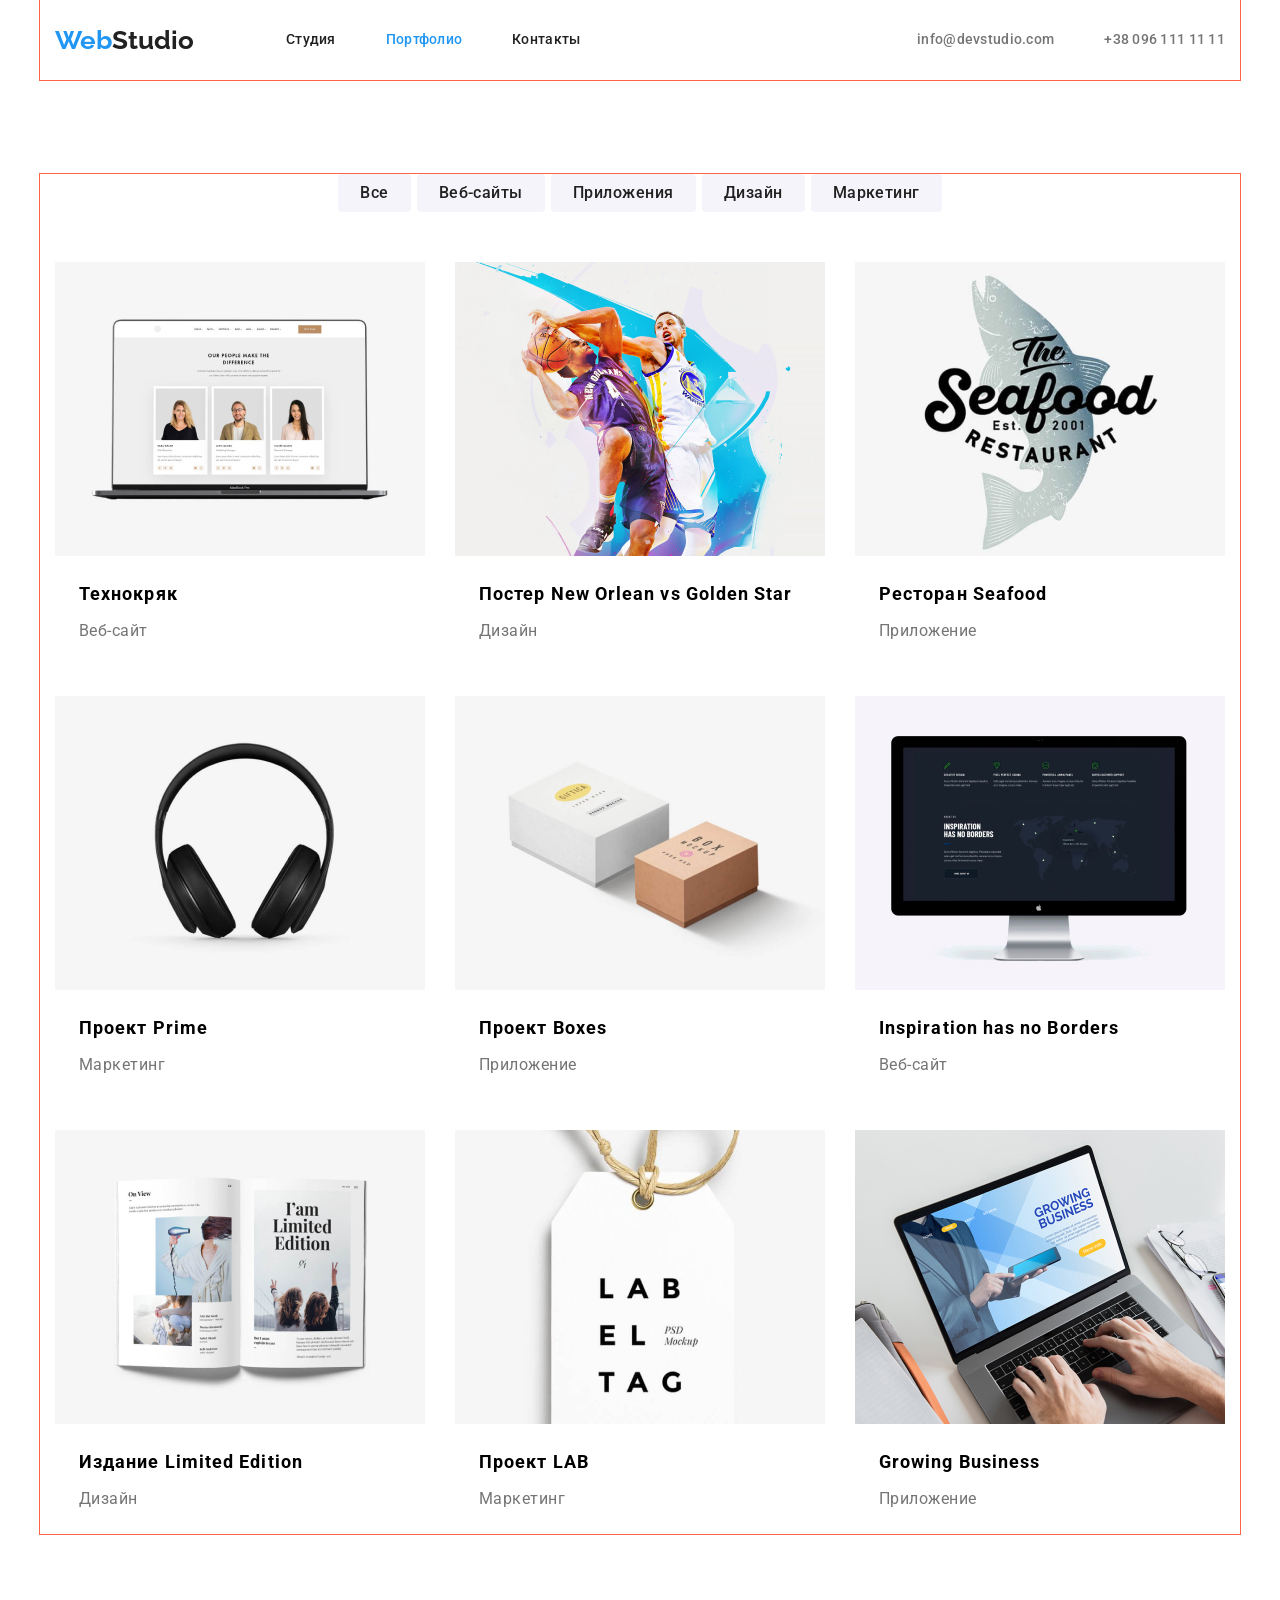
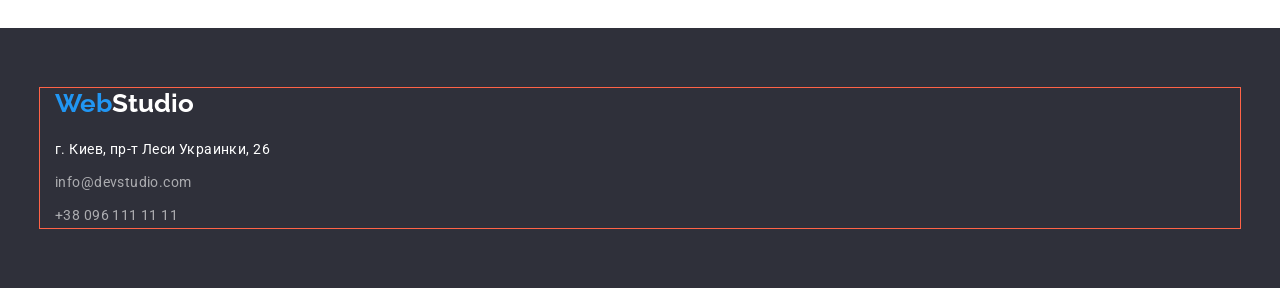
==== commit fc3dce96: "Фінальне редагування карточок в портфоліо та підправка карток в мейні" ====
--- a/portfolio.html
+++ b/portfolio.html
@@ -25,7 +25,7 @@
           <a class="logo" href=""><span class="logo-link">Web</span>Studio</a>
           <ul class="list-nav">
             <li class="item-nav">
-              <a class="link current" href="./index.html">Студия</a>
+              <a class="link" href="./index.html">Студия</a>
             </li>
             <li class="item-nav">
               <a class="link current" href="">Портфолио</a>
@@ -68,7 +68,7 @@
           <ul class="card-set">
             <li class="item">
               <article class="card">
-                <div class="card-thumb"></div>
+                <div class="card-thumb">
                   <img src="./images/portfolio/tecno.jpg" alt="Техноряк" />
                 </div>
                 <div class="card-content">
@@ -79,7 +79,7 @@
             </li>
             <li class="item">
               <article class="card">
-                <div class="card-thumb"></div>
+                <div class="card-thumb">
                   <img src="./images/portfolio/poster.jpg" alt="Постер" />
                 </div>
                 <div class="card-content">
@@ -90,7 +90,7 @@
             </li>
             <li class="item">
               <article class="card">
-                <div class="card-thumb"></div>
+                <div class="card-thumb">
                   <img src="./images/portfolio/seafood.jpg" alt="Ресторан" />
                 </div>
                 <div class="card-content">
@@ -101,7 +101,7 @@
             </li>
             <li class="item">
               <article class="card">
-                <div class="card-thumb"></div>
+                <div class="card-thumb">
                   <img src="./images/portfolio/prime.jpg" alt="Prime" />
                 </div>
                 <div class="card-content">
@@ -112,7 +112,7 @@
             </li>
             <li class="item">
               <article class="card">
-                <div class="card-thumb"></div>
+                <div class="card-thumb">
                   <img src="./images/portfolio/boxes.jpg" alt="Boxes" />
                 </div>
                 <div class="card-content">
@@ -123,8 +123,11 @@
             </li>
             <li class="item">
               <article class="card">
-                <div class="card-thumb"></div>
-                  <img src="./images/portfolio/inspiration.jpg" alt="Inspiration" />
+                <div class="card-thumb">
+                  <img
+                    src="./images/portfolio/inspiration.jpg"
+                    alt="Inspiration"
+                  />
                 </div>
                 <div class="card-content">
                   <h2 class="card-heading">Inspiration has no Borders</h2>
@@ -134,7 +137,7 @@
             </li>
             <li class="item">
               <article class="card">
-                <div class="card-thumb"></div>
+                <div class="card-thumb">
                   <img src="./images/portfolio/limited.jpg" alt="Издание" />
                 </div>
                 <div class="card-content">
@@ -145,7 +148,7 @@
             </li>
             <li class="item">
               <article class="card">
-                <div class="card-thumb"></div>
+                <div class="card-thumb">
                   <img src="./images/portfolio/lab.jpg" alt="lab" />
                 </div>
                 <div class="card-content">
@@ -156,11 +159,11 @@
             </li>
             <li class="item">
               <article class="card">
-                <div class="card-thumb"></div>
+                <div class="card-thumb">
                   <img
-                src="./images/portfolio/business.jpg"
-                alt="Growing Business"
-              />
+                    src="./images/portfolio/business.jpg"
+                    alt="Growing Business"
+                  />
                 </div>
                 <div class="card-content">
                   <h2 class="card-heading">Growing Business</h2>
--- a/css/main.css
+++ b/css/main.css
@@ -50,7 +50,7 @@
 }
 
 .features-items {
-  width: calc((100% - 90px) / 4);
+  flex-basis: calc((100% - 90px) / 4);
   margin-right: 30px;
 }
 
@@ -98,7 +98,7 @@
 }
 
 .work-item {
-  width: calc((100% - 60px) / 3);
+  flex-basis: calc((100% - 60px) / 3);
   padding-right: 30px;
 }
 
@@ -123,12 +123,12 @@
 
 .family-item img {
   display: block;
-  max-width: 270px;
+  max-width: 100%;
   padding-bottom: 30px;
 }
 
 .family-item {
-  width: calc((100% - 30px) / 4);
+  flex-basis: calc((100% - 30px) / 4);
   margin-right: 30px;
   padding-bottom: 30px;
   border-radius: 0px 0px 4px 4px;
--- a/css/portfolio.css
+++ b/css/portfolio.css
@@ -49,49 +49,36 @@
 }
 
 .card-set {
-  padding: 0;
-  margin: 0;
-  list-style: none;
-
   display: flex;
   flex-wrap: wrap;
-  margin-left: calc(-1 * var(--card-set-gap));
-  margin-top: calc(-1 * var(--card-set-gap));
+  margin-left: calc(-1 * 30px);
+  margin-top: calc(-1 * 30px);
 }
 
-.card-set > .item {
-  flex-basis: calc(100% / 3 - var(--card-set-gap));
-  margin-left: var(--card-set-gap);
-  margin-top: var(--card-set-gap);
+.card-set .item {
+  flex-basis: calc(100% / 3 - 30px);
+  margin-left: 30px;
+  margin-top: 30px;
 }
 
-/* CARD */
 .card {
-  box-shadow: var(--card-shadow);
   border-radius: 4px;
-  overflow: hidden;
 }
 
 .card-content {
-  padding: 15px;
+  padding: 20px 24px;
 }
 
-.card-text {
-  margin-top: 10px;
-}
+.card-heading {
+  margin-bottom: 4px;
 
-.proekts-heading {
-  padding: 20px 24px 4px 24px;
   font-weight: 700;
   font-size: 18px;
   line-height: 2;
   letter-spacing: 0.06em;
-  color: var(--text-black);
 }
 
-.proekts-text {
-  padding: 0 24px 20px 24px;
-  padding-left: 24px;
+.card-text {
   font-weight: normal;
   font-size: 16px;
   line-height: 1.87;
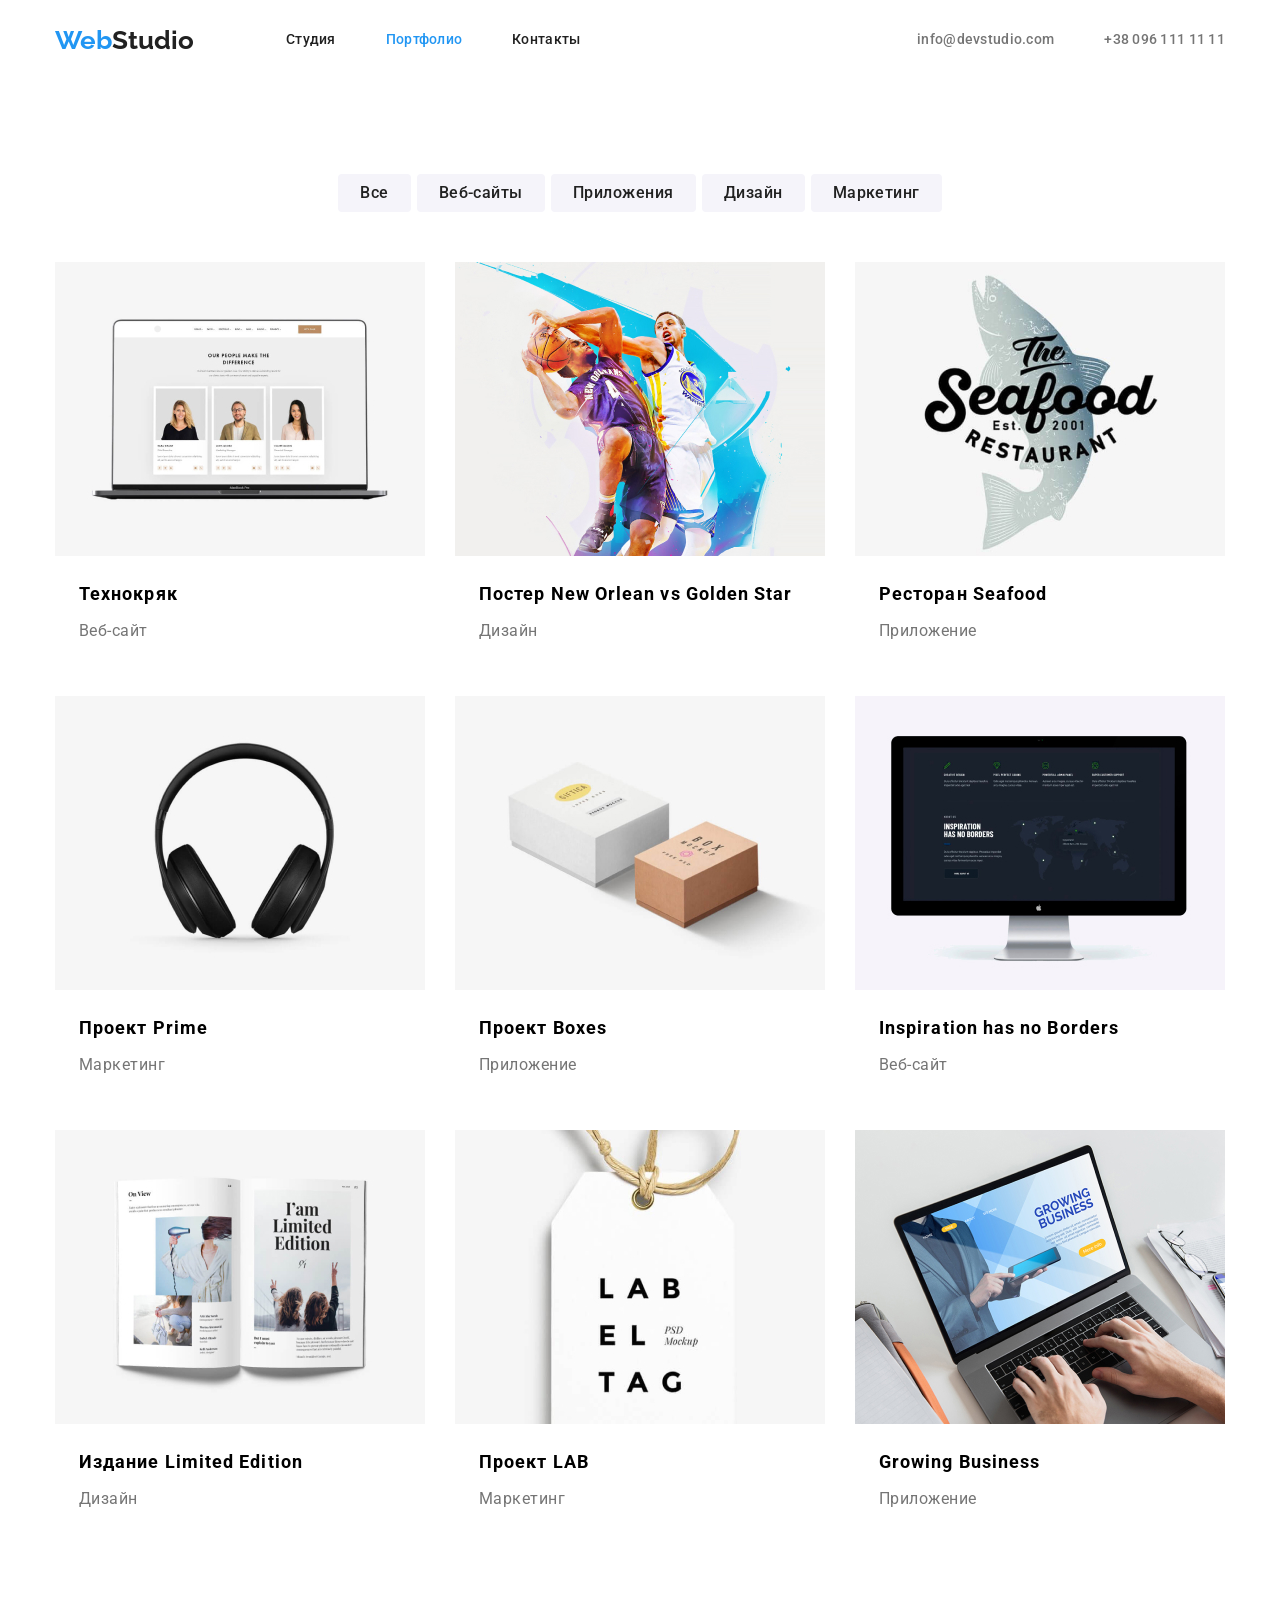
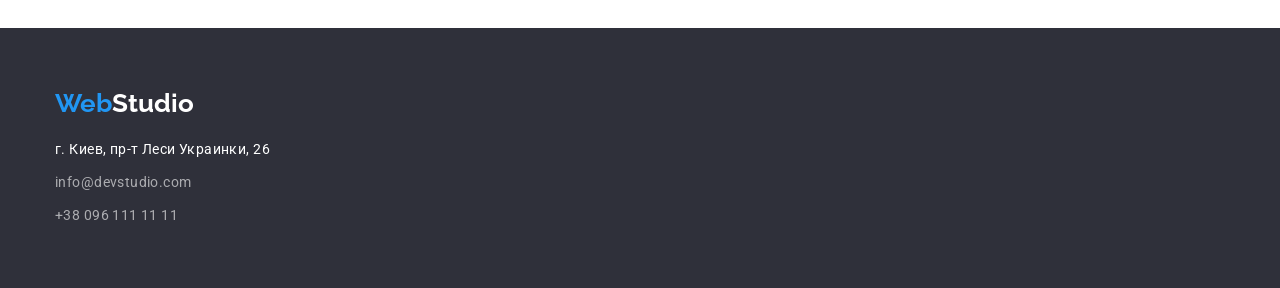
==== commit 5ec50616: "редакція хедера правим маргіном" ====
--- a/portfolio.html
+++ b/portfolio.html
@@ -19,21 +19,22 @@
   </head>
   <body>
     <!--Шапка-->
-    <header class="header-page">
-      <div class="container header-container">
-        <nav class="header-nav content">
+    <header class="page-header container">
+        <nav class="header-nav">
           <a class="logo" href=""><span class="logo-link">Web</span>Studio</a>
           <ul class="list-nav">
             <li class="item-nav">
               <a class="link" href="./index.html">Студия</a>
             </li>
             <li class="item-nav">
-              <a class="link current" href="">Портфолио</a>
-            </li>
-            <li class="item-nav"><a class="link" href="">Контакты</a></li>
+              <a class="link  current" href="">Портфолио</a>
+            </li>
+            <li class="item-nav">
+              <a class="link" href="">Контакты</a>
+            </li>
           </ul>
         </nav>
-        <ul class="header-list content">
+        <ul class="header-list">
           <li class="header-contacts">
             <a class="link contacts" href="">info@devstudio.com</a>
           </li>
@@ -41,7 +42,6 @@
             <a class="link contacts" href="">+38 096 111 11 11</a>
           </li>
         </ul>
-      </div>
     </header>
 
     <main>
--- a/css/style.css
+++ b/css/style.css
@@ -46,7 +46,7 @@
   padding-right: 15px;
   margin-left: auto;
   margin-right: auto;
-  outline: 1px solid tomato;
+  /* outline: 1px solid tomato; */
 }
 
 h1, h2, h3, ul, p {
@@ -58,15 +58,20 @@
 
 /* --- Шапка--- */
 
-.header-container {
+.page-header {
   display: flex;
   align-items: center;
-  justify-content: space-between;
 }
 
-.content {
+.header-nav {
   display: flex;
   align-items: center;
+}
+
+.header-list {
+  display: flex;
+  align-items: center;
+  margin-left: auto;
 }
 
 .logo {
--- a/css/main.css
+++ b/css/main.css
@@ -5,17 +5,24 @@
 /* --- Баннер --- */
 
 .hero {
+  max-width: 1600px;
+  margin-left: auto;
+  margin-right: auto;
+  padding-top: 200px;
+  padding-bottom: 200px;
   background-color: var(--background-hero);
   text-align: center;
 }
 
 .hero-text {
   margin-bottom: 30px;
+
   color: var(--text-hero-white);
   font-weight: 900;
   font-size: 44px;
   line-height: 1.36;
   letter-spacing: 0.06em;
+  text-align: center;
   text-transform: uppercase;
 }
 
@@ -33,8 +40,11 @@
   letter-spacing: 0.06em;
 }
 
-.hero .container {
+.hero-container {
   max-width: 696px;
+  margin-left: auto;
+  margin-right: auto;
+
 }
 
 /* --- Особенности --- */
